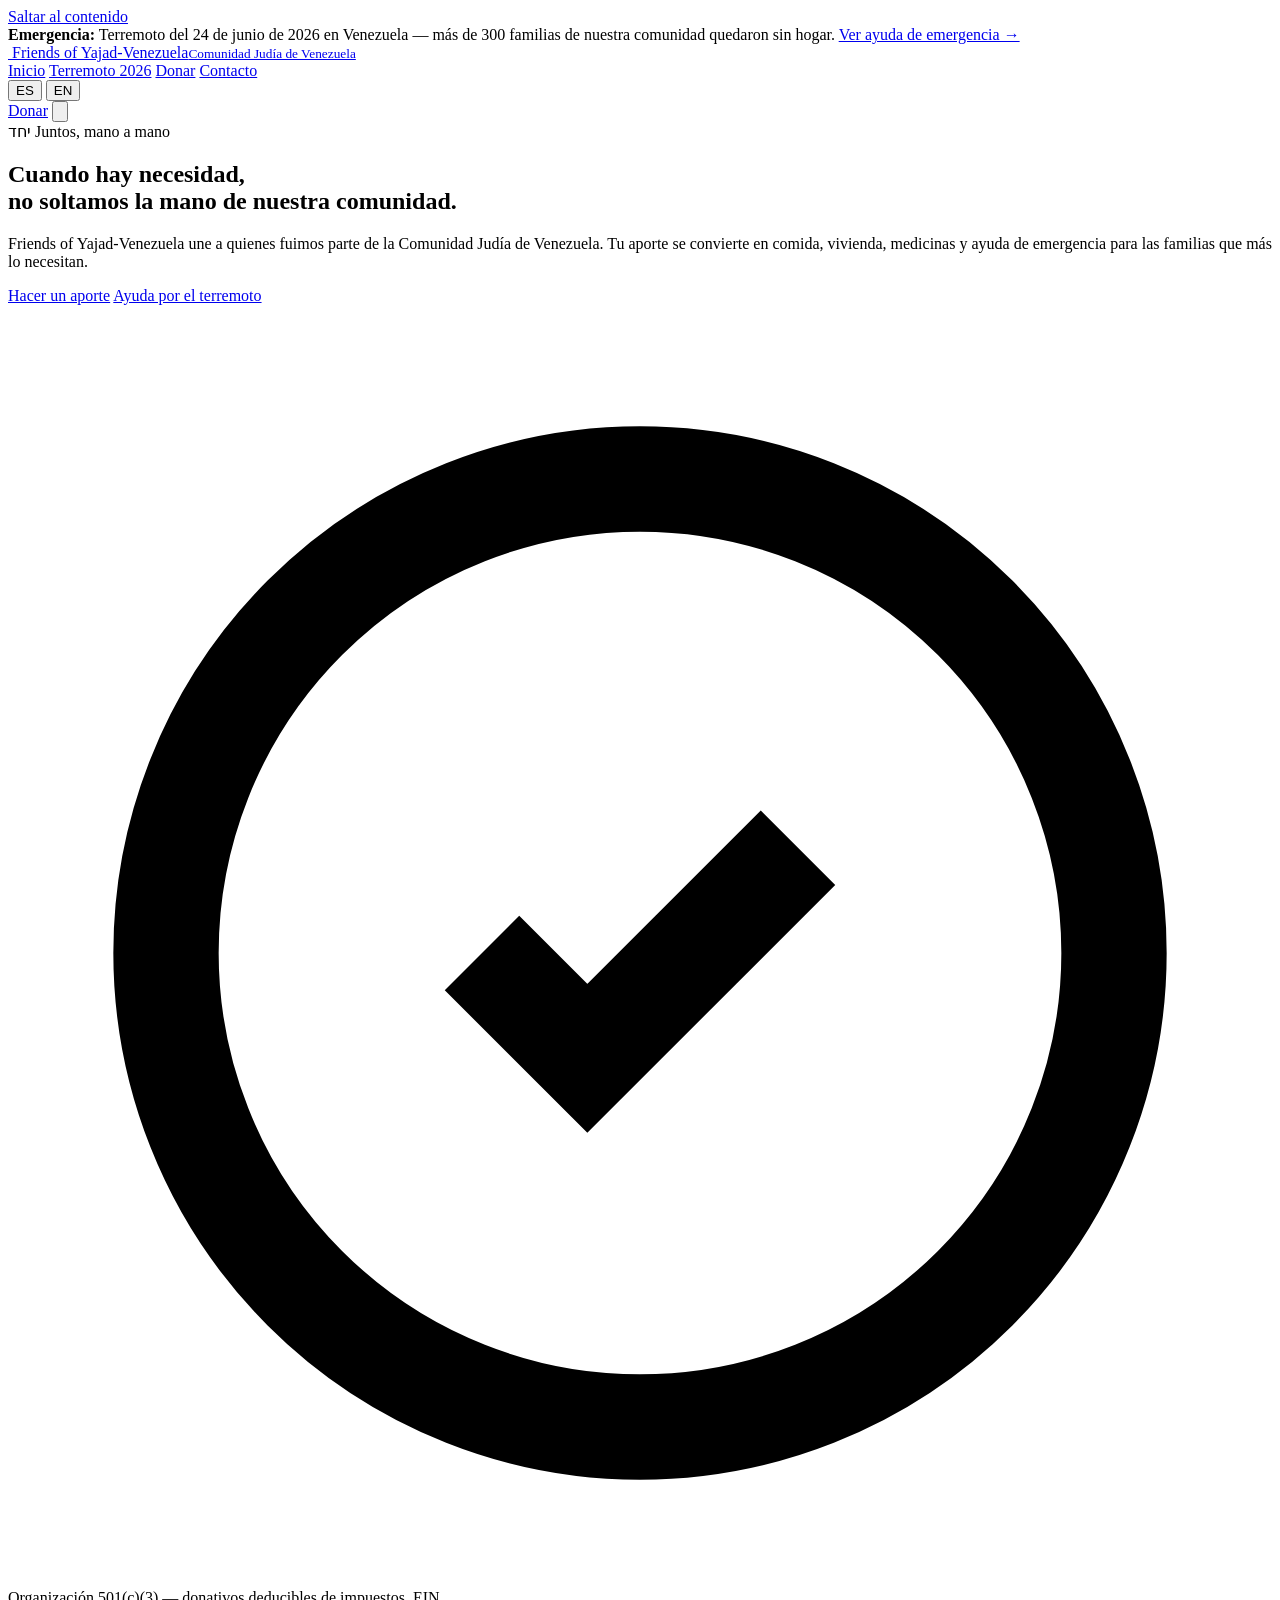
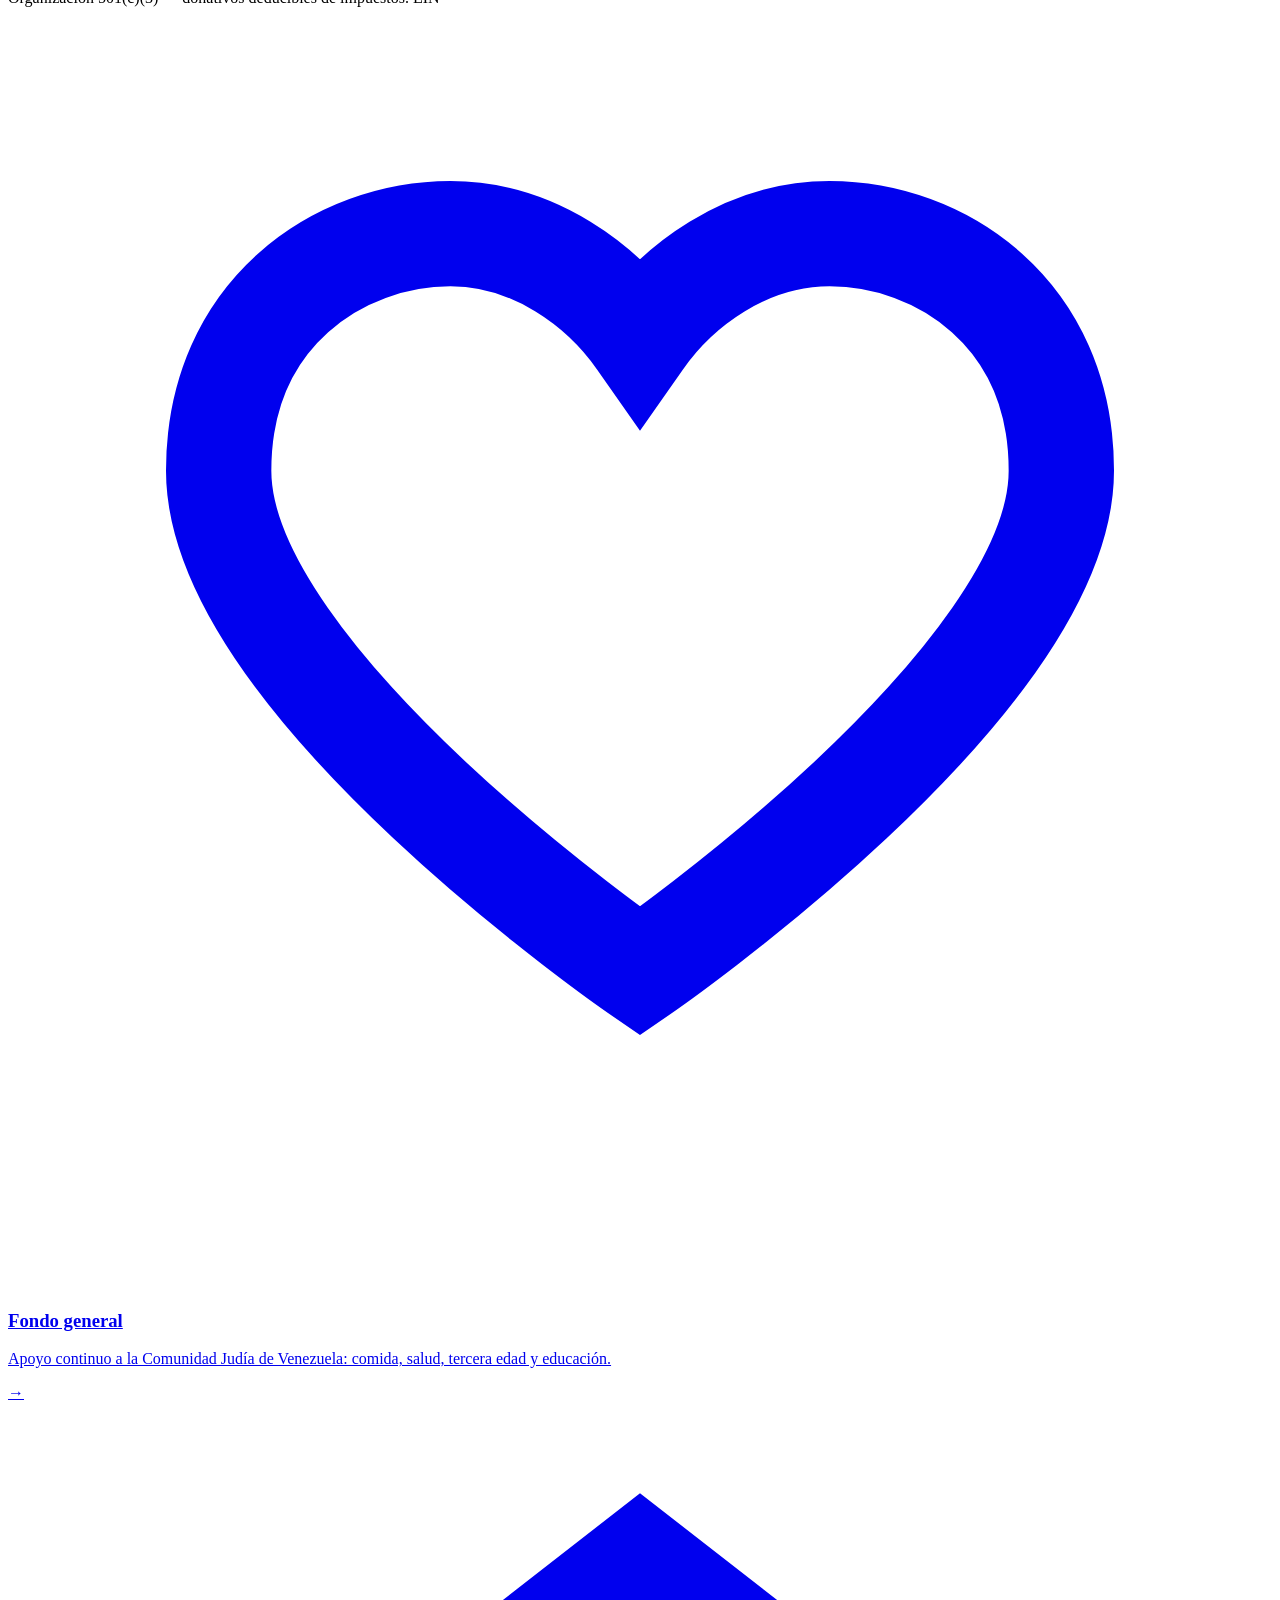
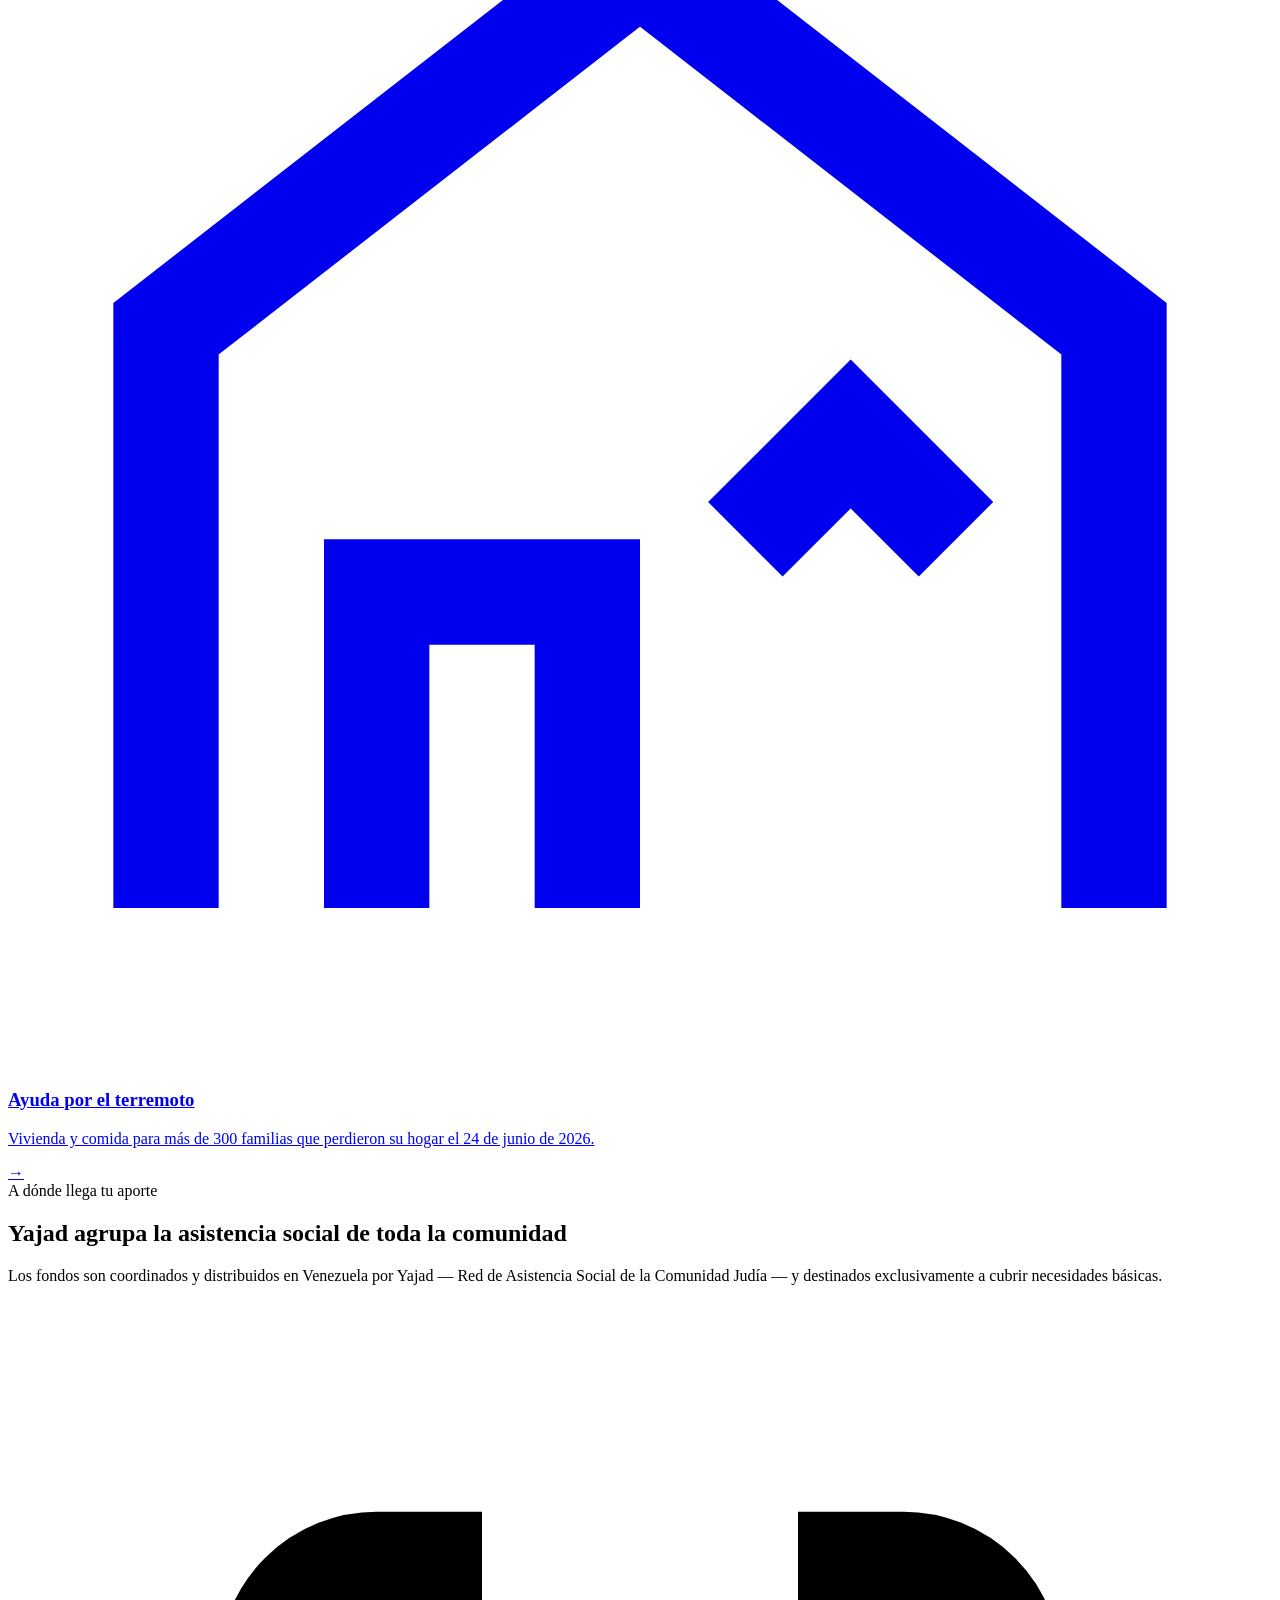
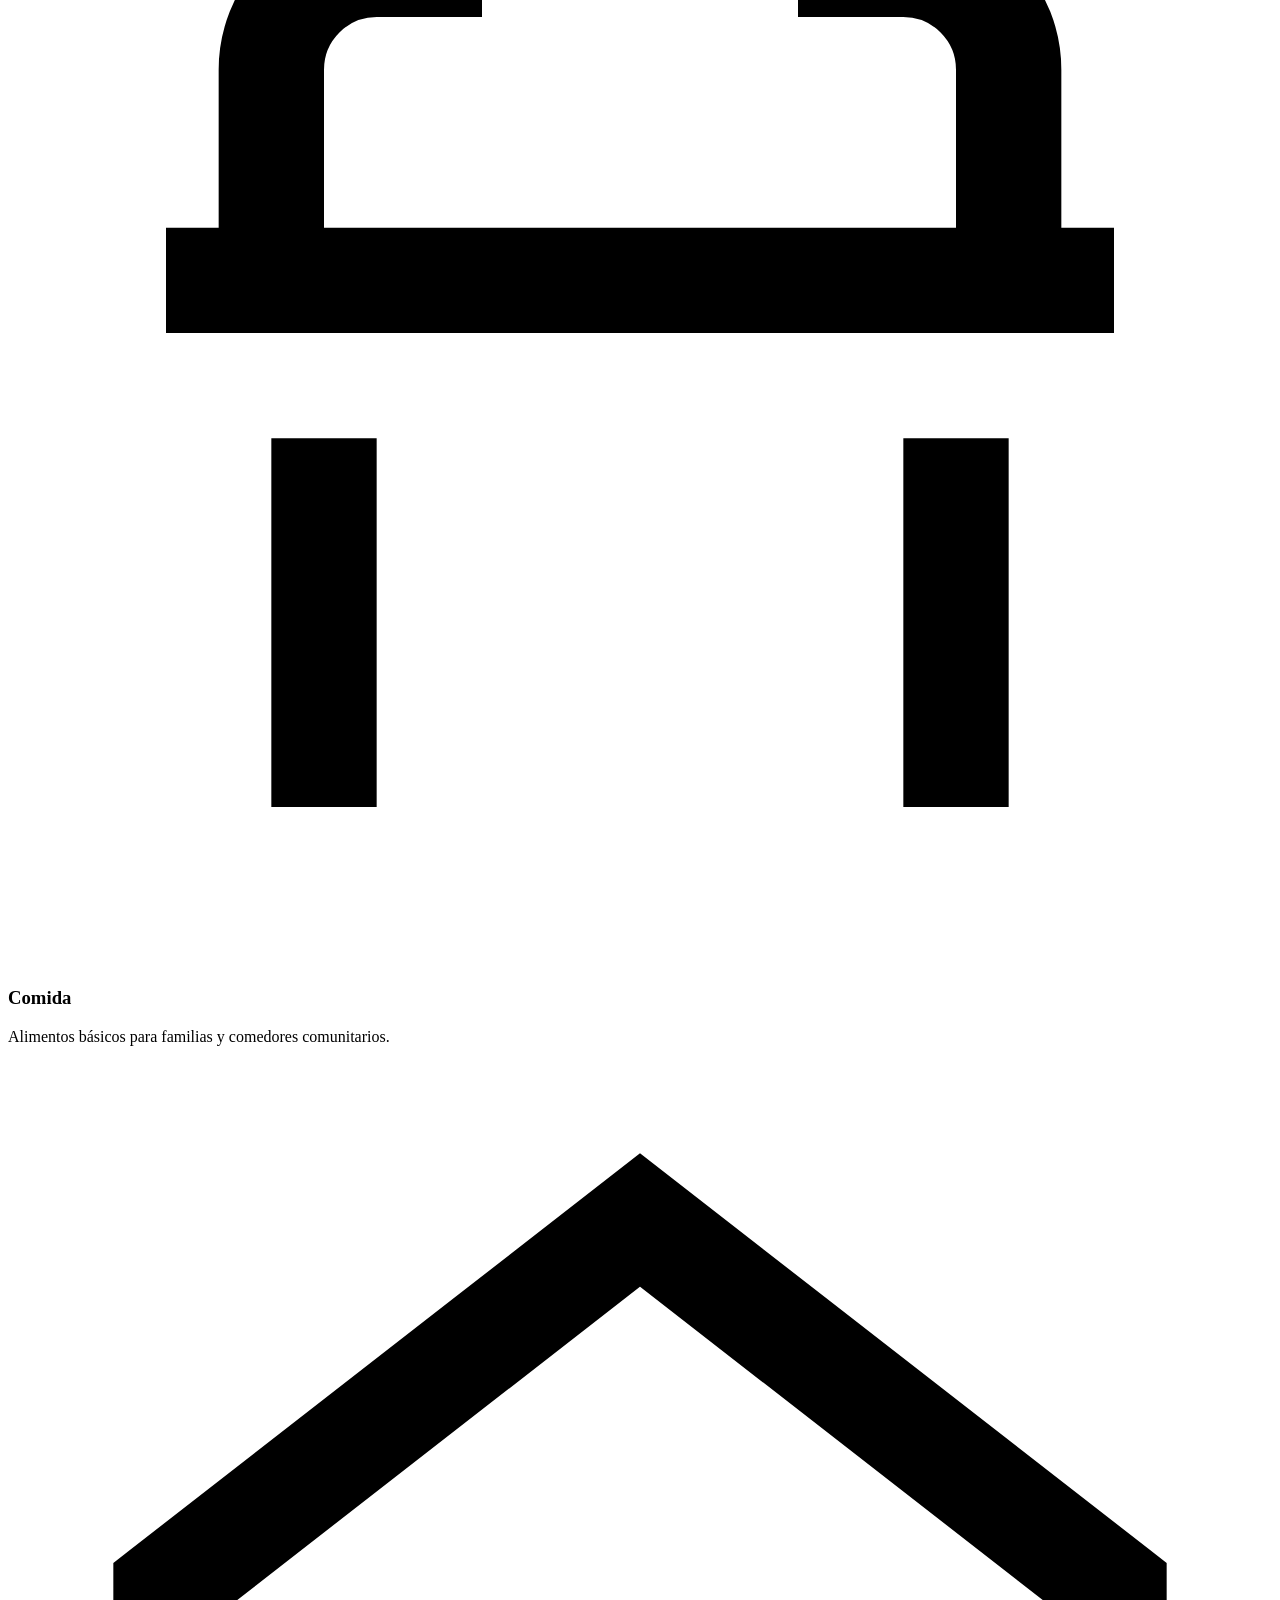
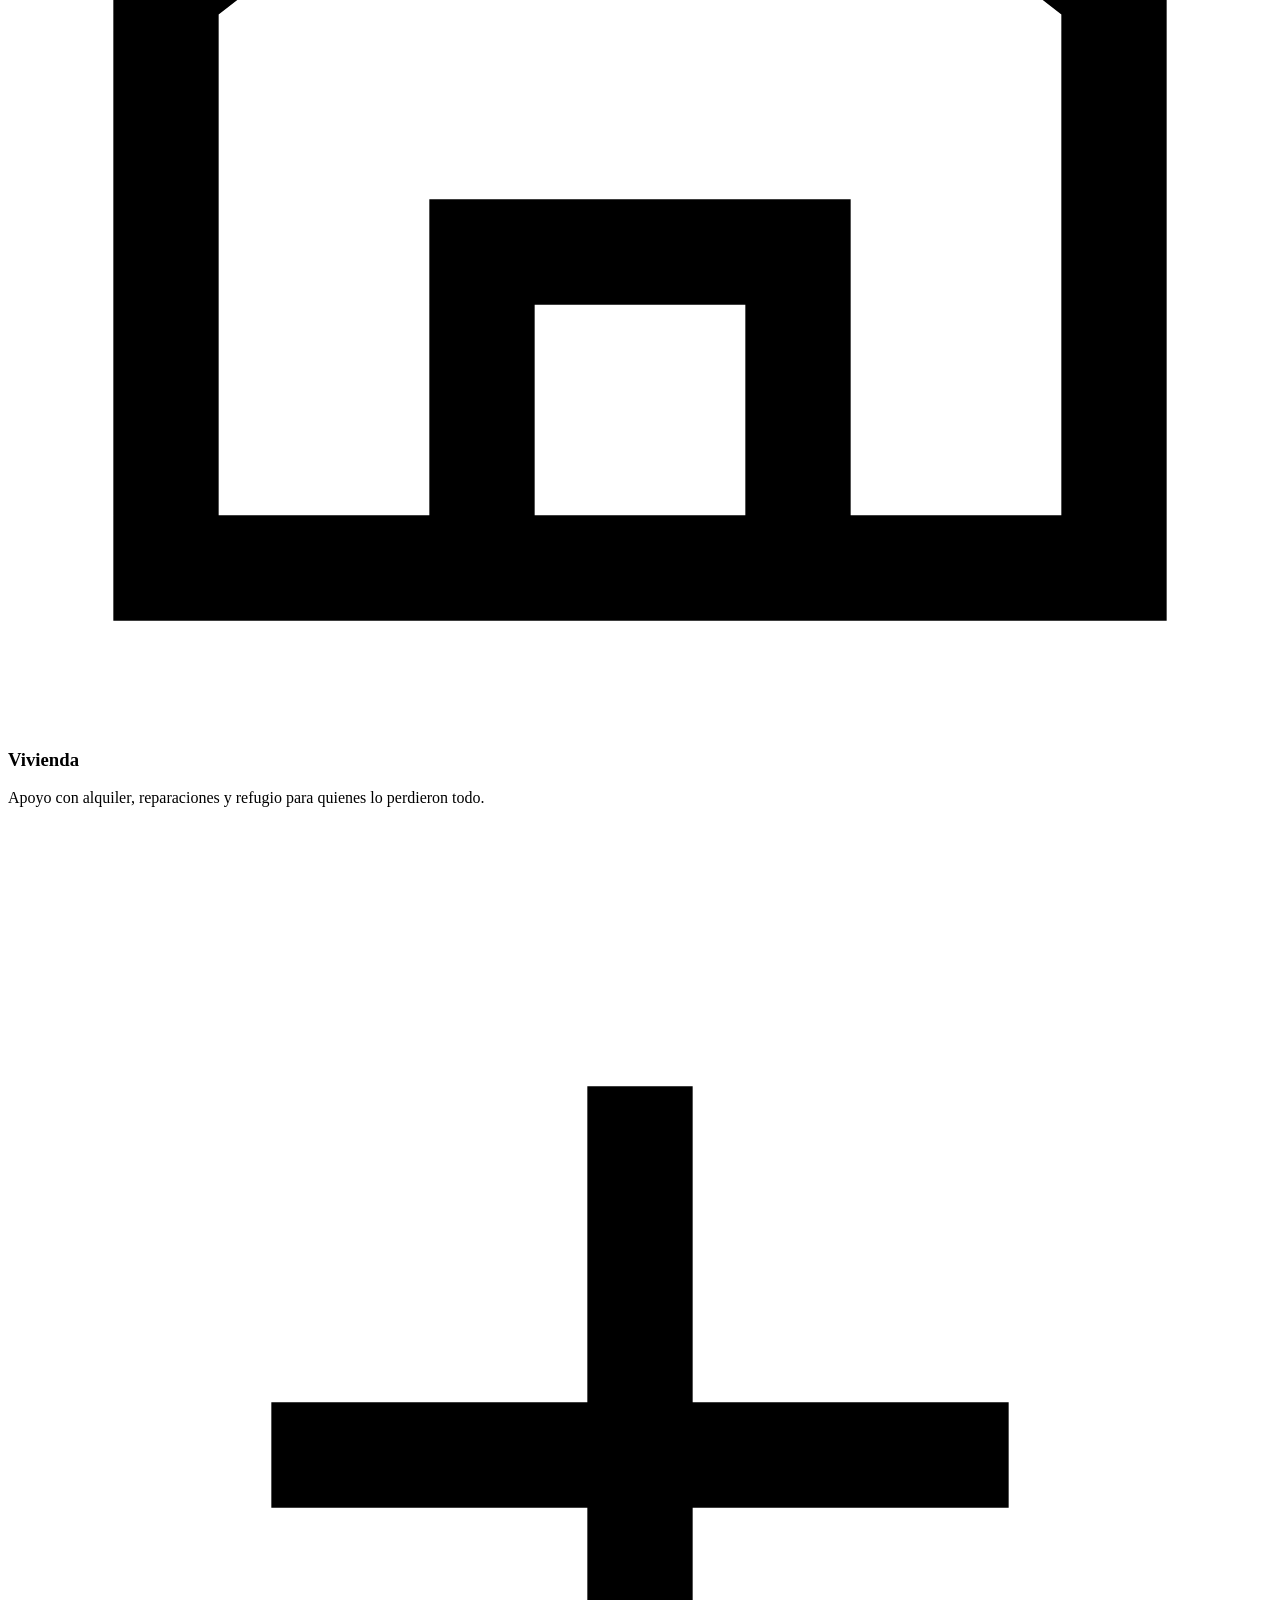
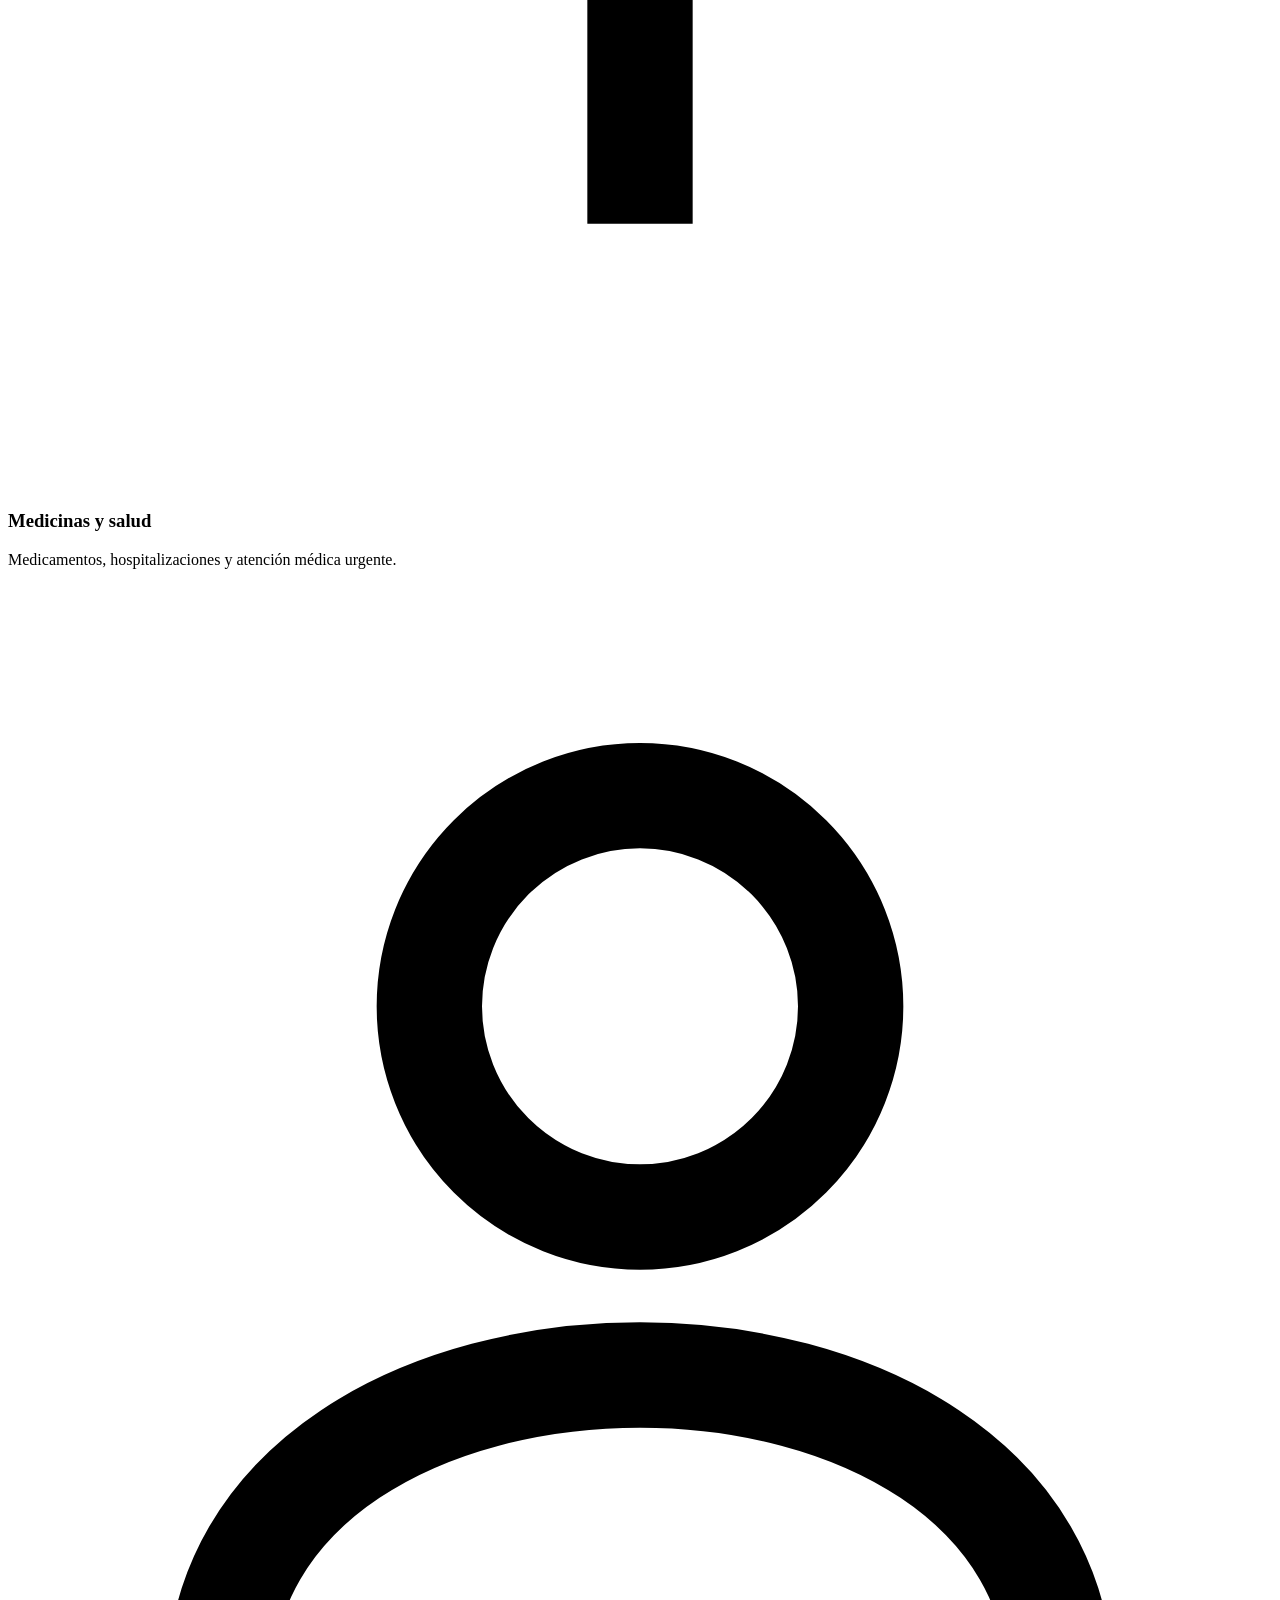
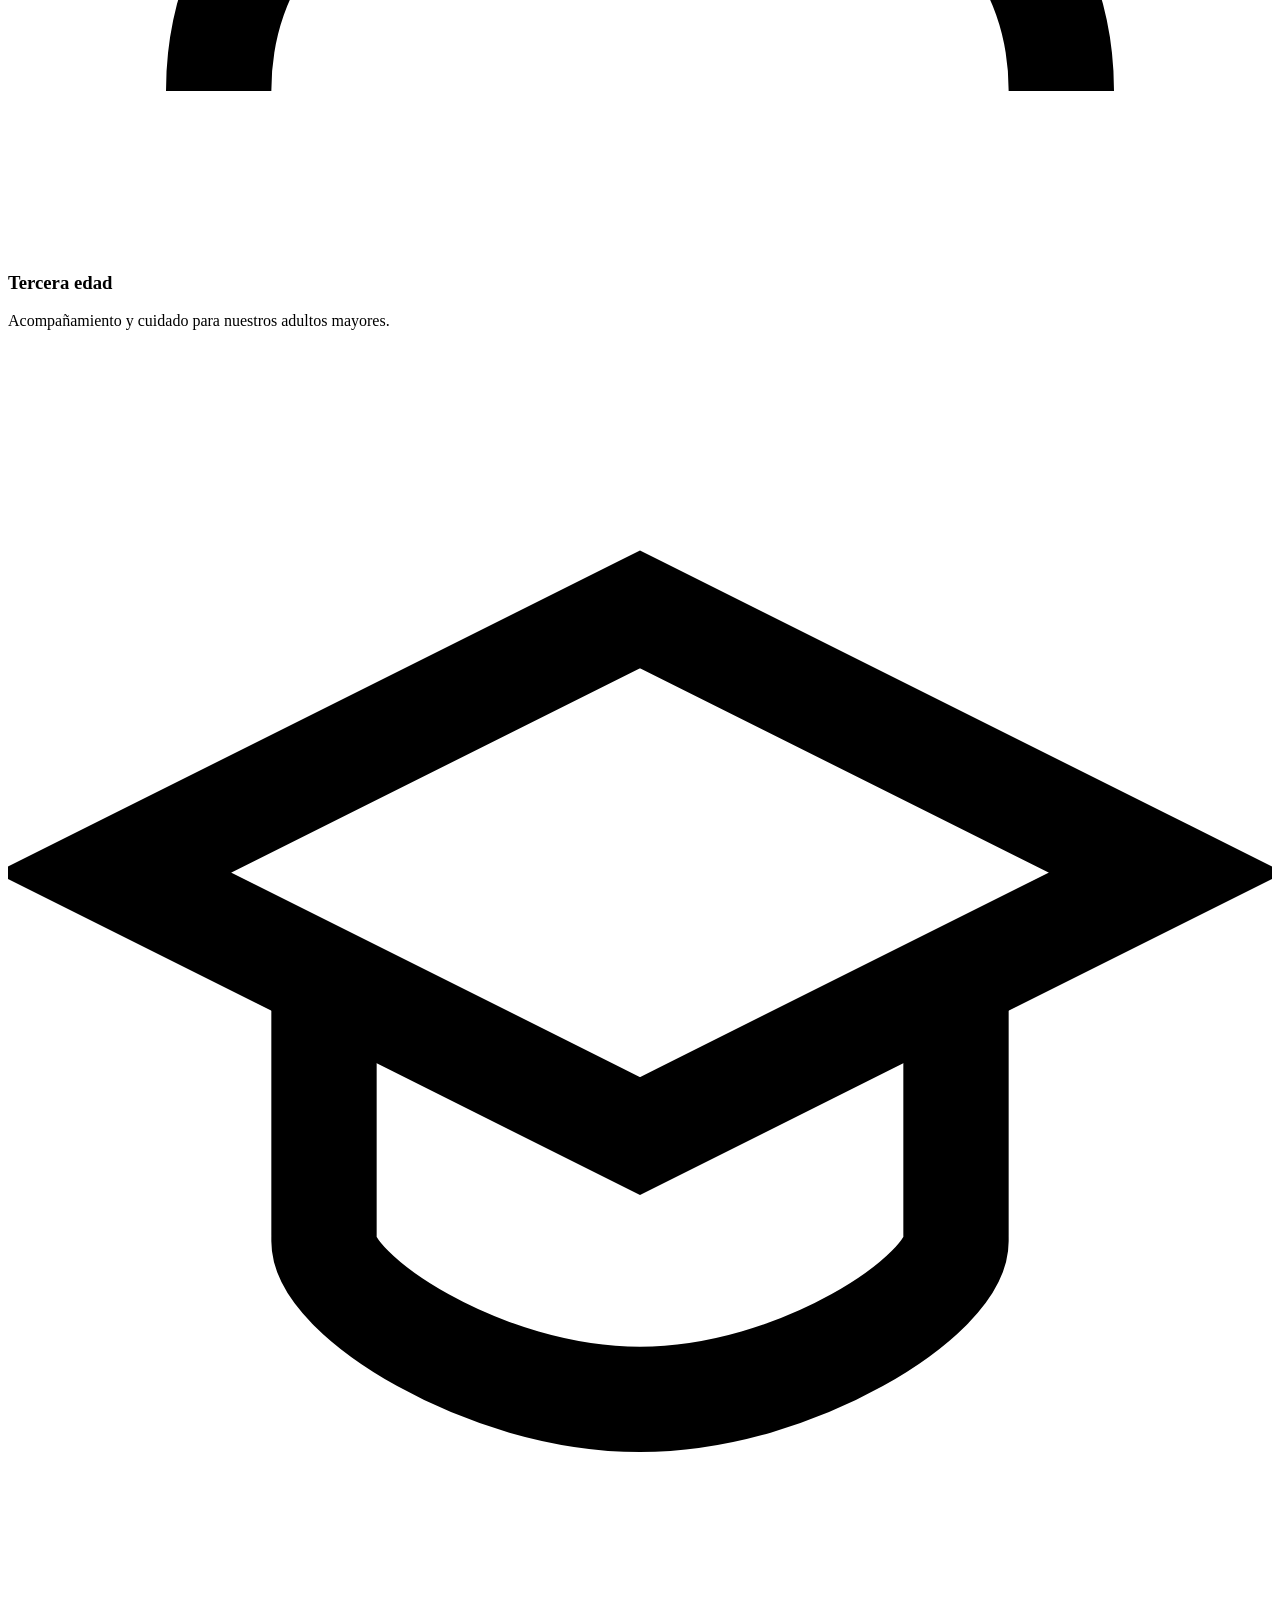
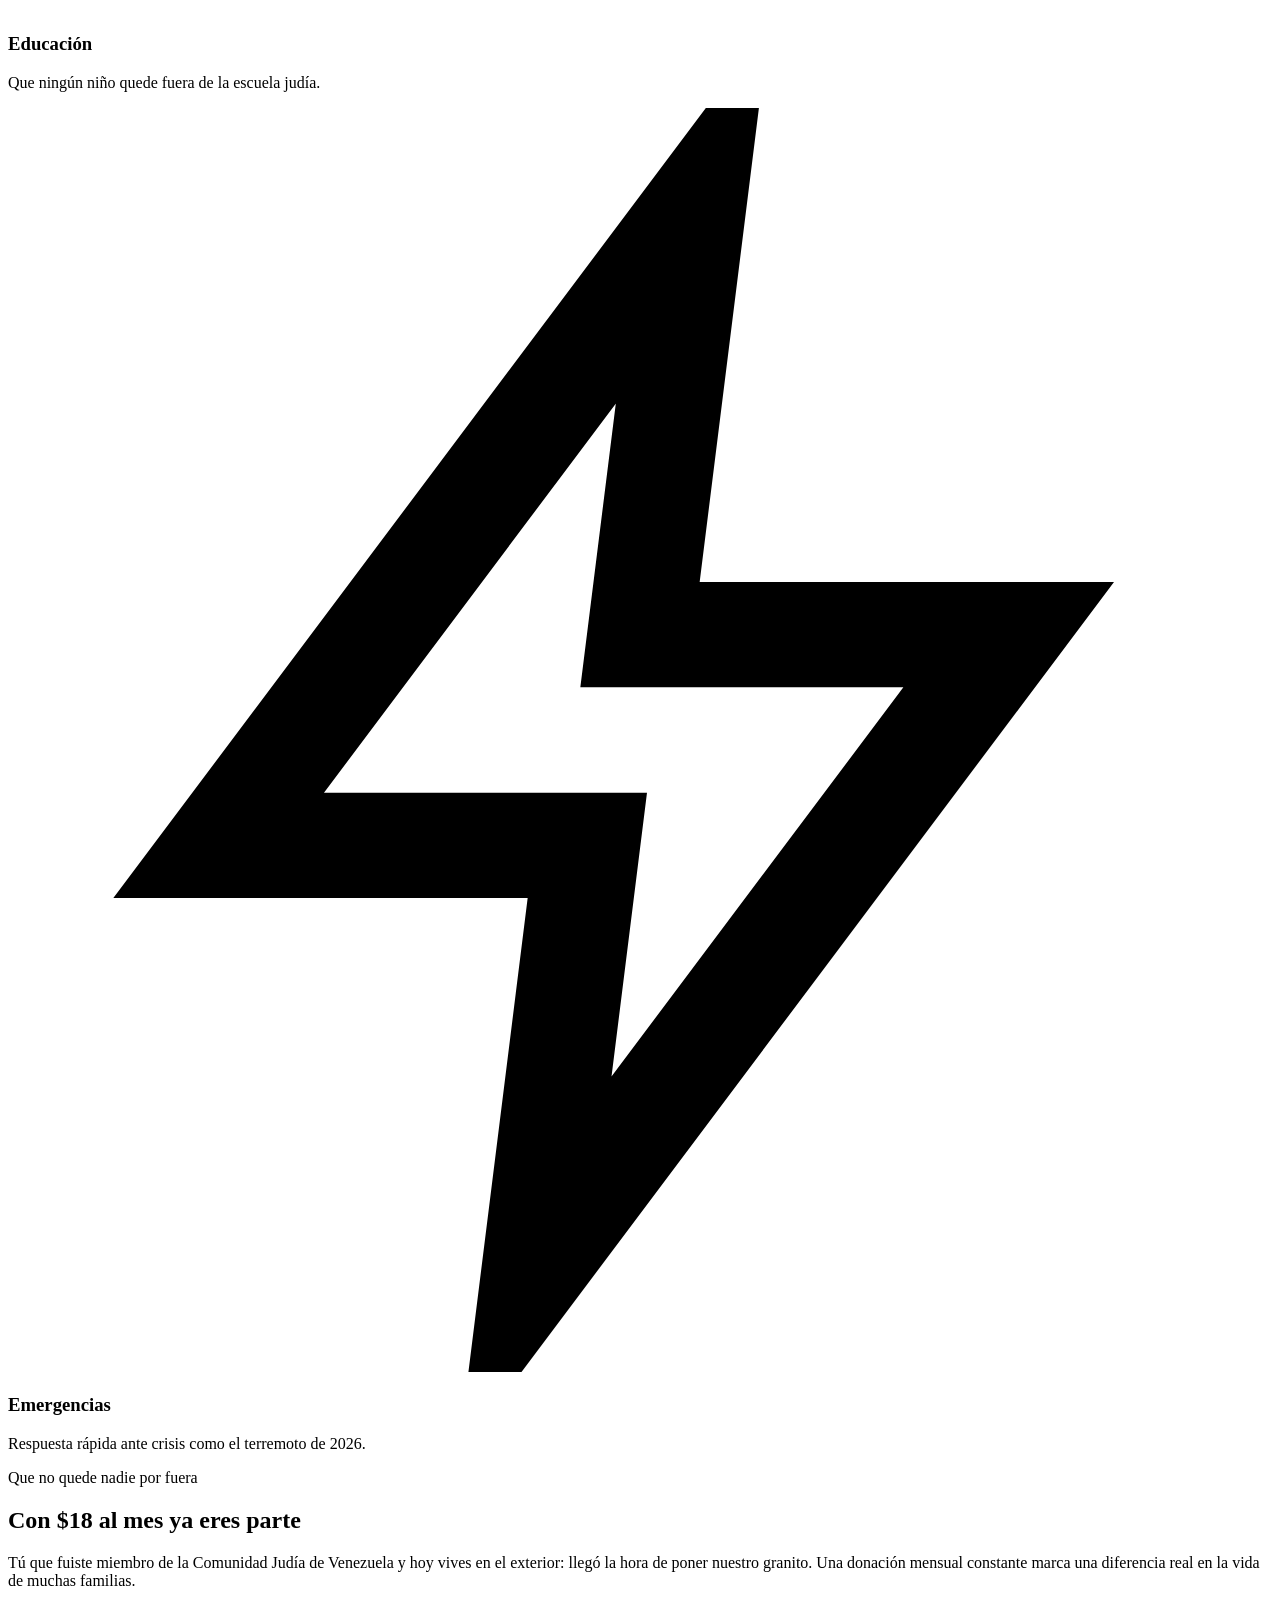
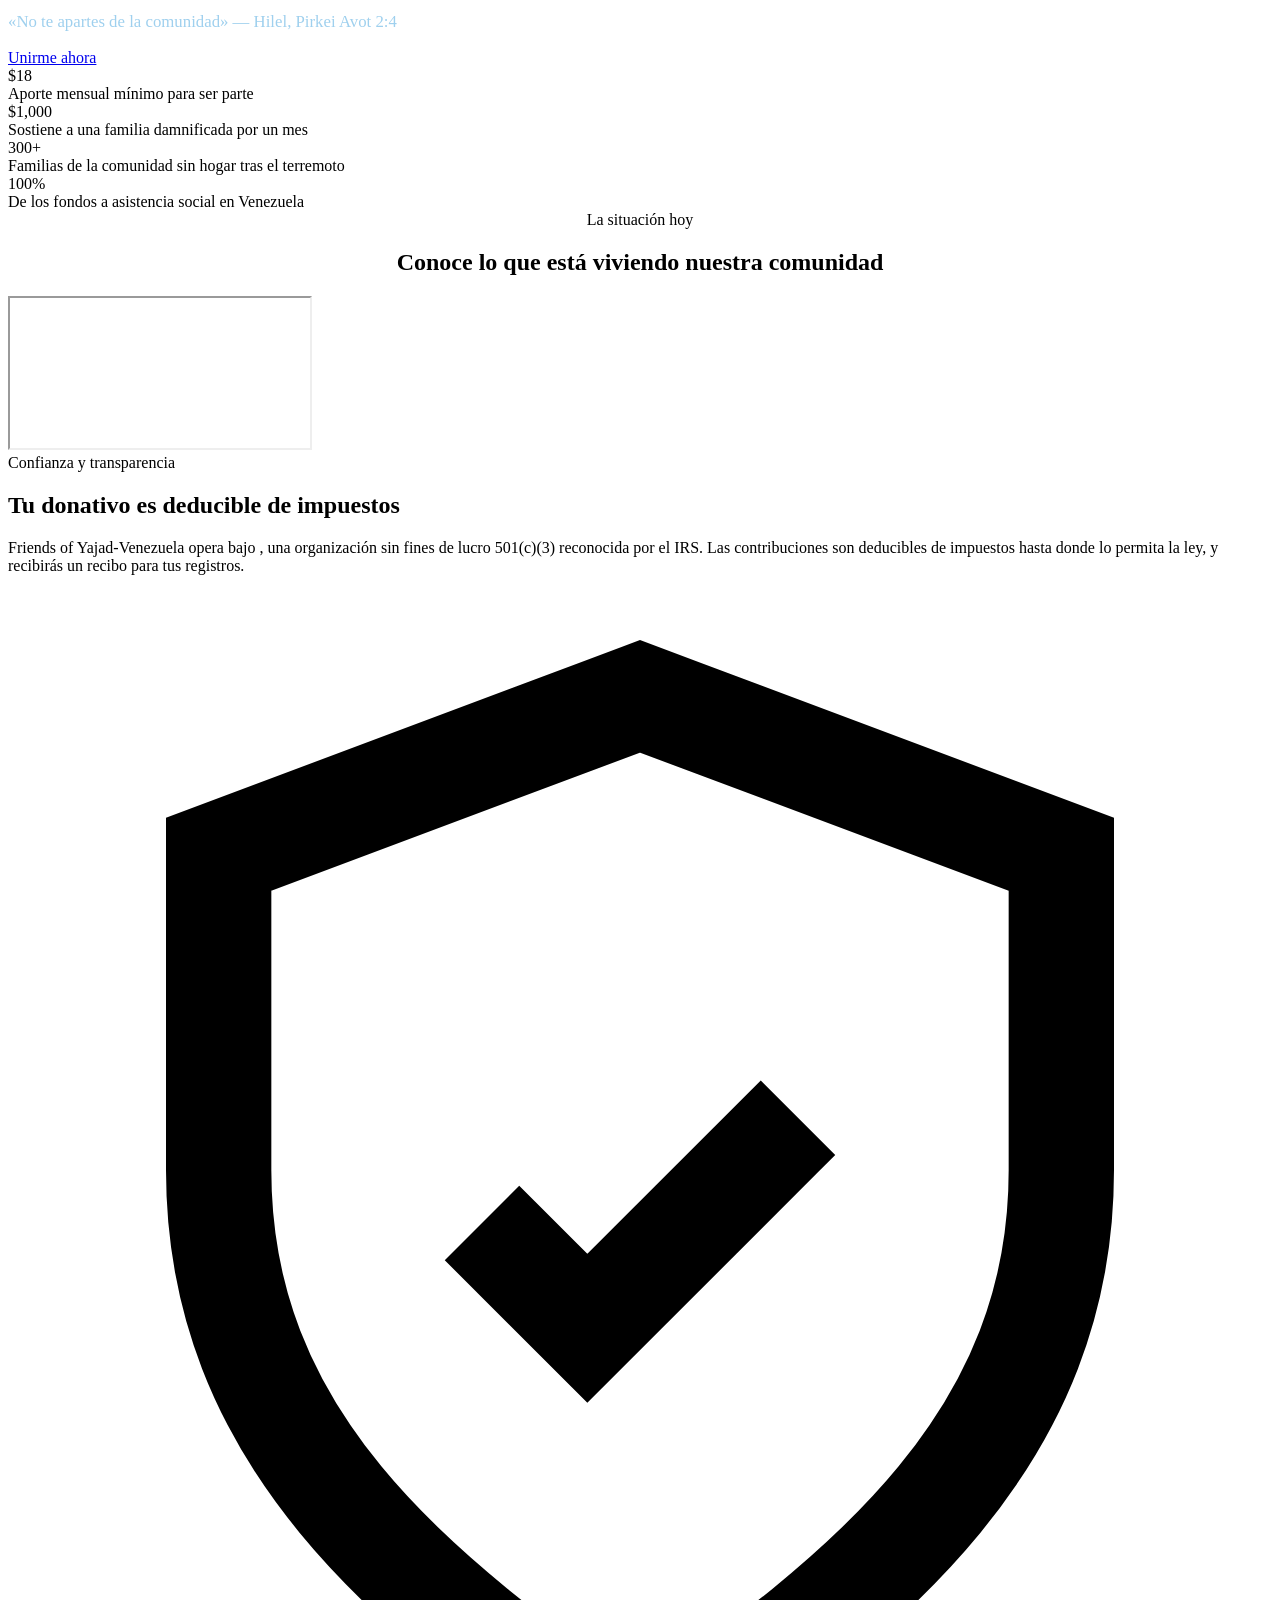
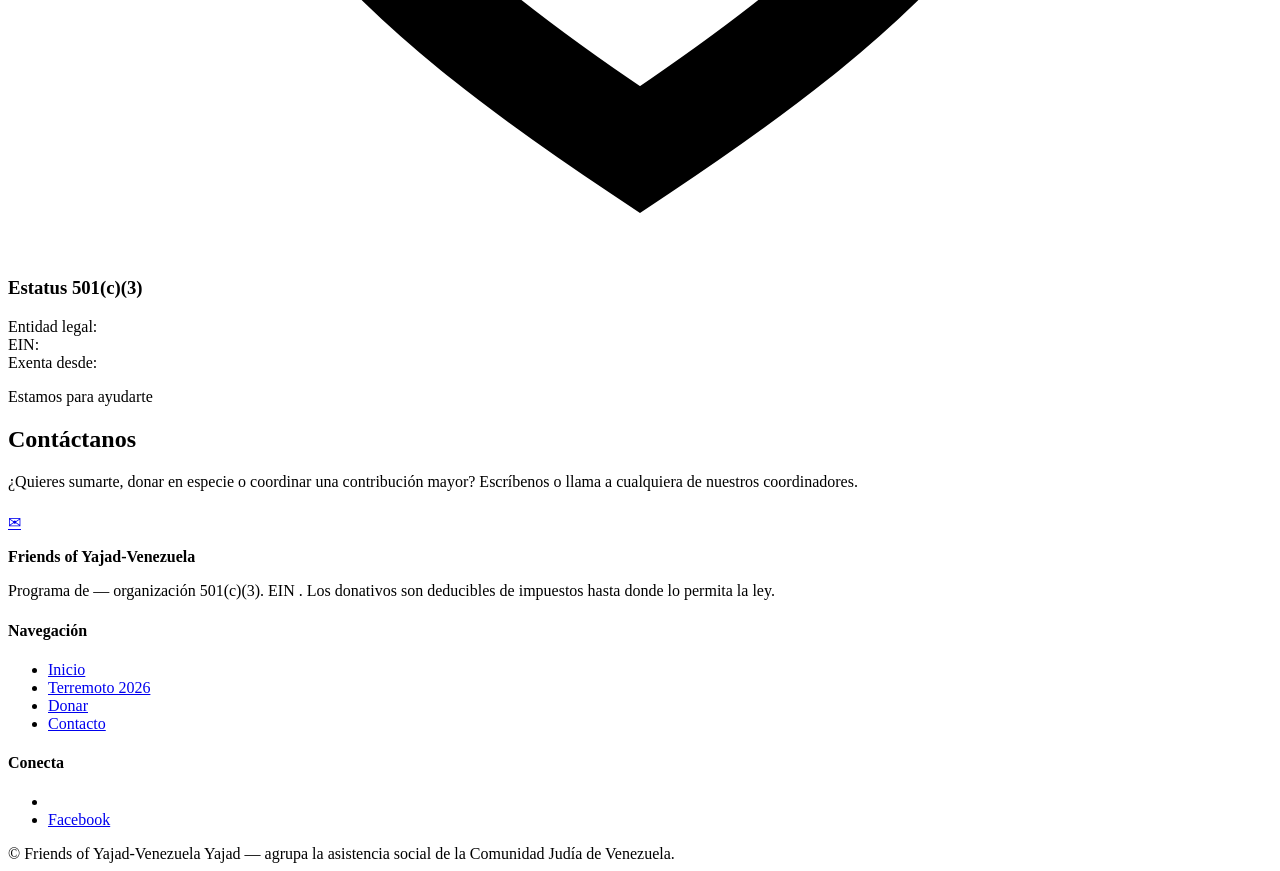
==== index.html @ 272a0254 "Create index.html" ====
<!DOCTYPE html>
<html lang="es">
<head>
<meta charset="UTF-8">
<meta name="viewport" content="width=device-width, initial-scale=1">
<title>Friends of Yajad-Venezuela — Apoyo a la Comunidad Judía de Venezuela</title>
<meta name="description" content="Friends of Yajad-Venezuela recauda fondos para la Comunidad Judía de Venezuela: comida, vivienda, medicinas y ayuda de emergencia tras el terremoto del 24 de junio de 2026. Donativos deducibles de impuestos.">
<link rel="icon" href="assets/img/emblem.svg" type="image/svg+xml">
<link rel="preconnect" href="https://fonts.googleapis.com">
<link rel="preconnect" href="https://fonts.gstatic.com" crossorigin>
<link href="https://fonts.googleapis.com/css2?family=Bricolage+Grotesque:opsz,wght@12..96,500;12..96,600;12..96,700&family=Frank+Ruhl+Libre:wght@500;700&family=Inter:wght@400;500;600;700&display=swap" rel="stylesheet">
<link rel="stylesheet" href="assets/css/styles.css">
</head>
<body>
<a class="skip" href="#main" data-i18n="skip">Saltar al contenido</a>

<!-- Emergency strip -->
<div class="alertbar">
  <div class="wrap alertbar__in">
    <span class="pulse" aria-hidden="true"></span>
    <span><strong data-i18n="alert.tag">Emergencia:</strong> <span data-i18n="alert.text">Terremoto del 24 de junio de 2026 en Venezuela — más de 300 familias de nuestra comunidad quedaron sin hogar.</span></span>
    <a class="alertbar__cta" href="earthquake.html" data-i18n="alert.cta">Ver ayuda de emergencia →</a>
  </div>
</div>

<!-- Header -->
<header class="site-header">
  <div class="wrap site-header__bar">
    <a class="brand" href="index.html" aria-label="Friends of Yajad-Venezuela">
      <img class="brand__emblem" src="assets/img/emblem.svg" alt="">
      <span class="brand__name">Friends of Yajad-Venezuela<small data-i18n="brand.sub">Comunidad Judía de Venezuela</small></span>
    </a>
    <nav class="nav" id="nav">
      <a href="index.html" aria-current="page" data-i18n="nav.home">Inicio</a>
      <a href="earthquake.html" data-i18n="nav.quake">Terremoto 2026</a>
      <a href="donate.html" data-i18n="nav.donate">Donar</a>
      <a href="#contacto" data-i18n="nav.contact">Contacto</a>
    </nav>
    <div class="lang desktop" role="group" aria-label="Idioma / Language">
      <button data-lang="es" aria-pressed="true">ES</button>
      <button data-lang="en" aria-pressed="false">EN</button>
    </div>
    <a class="btn" href="donate.html" data-i18n="nav.cta">Donar</a>
    <button class="menu-toggle" id="menuToggle" aria-label="Menú" aria-expanded="false">
      <svg viewBox="0 0 24 24" fill="none" stroke="currentColor" stroke-width="2"><path d="M3 6h18M3 12h18M3 18h18"/></svg>
    </button>
  </div>
</header>

<main id="main">

<!-- Hero -->
<section class="hero">
  <div class="wrap hero__in">
    <div>
      <span class="eyebrow"><span class="heb">יחד</span> <span data-i18n="hero.eyebrow">Juntos, mano a mano</span></span>
      <h1 data-i18n="hero.h1">Cuando hay necesidad,<br><span class="accent">no soltamos la mano</span> de nuestra comunidad.</h1>
      <p class="hero__lede" data-i18n="hero.lede">Friends of Yajad-Venezuela une a quienes fuimos parte de la Comunidad Judía de Venezuela. Tu aporte se convierte en comida, vivienda, medicinas y ayuda de emergencia para las familias que más lo necesitan.</p>
      <div class="hero__cta">
        <a class="btn btn--lg" href="donate.html" data-i18n="hero.cta1">Hacer un aporte</a>
        <a class="btn btn--ghost btn--lg" href="earthquake.html" data-i18n="hero.cta2">Ayuda por el terremoto</a>
      </div>
      <p class="trustline">
        <svg viewBox="0 0 24 24" fill="none" stroke="currentColor" stroke-width="2"><path d="M9 12l2 2 4-4"/><circle cx="12" cy="12" r="9"/></svg>
        <span data-i18n="hero.trust">Organización 501(c)(3) — donativos deducibles de impuestos. EIN <span class="ein-num"></span></span>
      </p>
    </div>

    <div class="paths">
      <a class="path-card" href="donate.html?fund=general">
        <span class="path-card__ic" aria-hidden="true">
          <svg viewBox="0 0 24 24" fill="none" stroke="currentColor" stroke-width="2"><path d="M20 8.5C20 5.5 17.7 4 15.6 4 14 4 12.7 5 12 6 11.3 5 10 4 8.4 4 6.3 4 4 5.5 4 8.5c0 4 8 9.5 8 9.5s8-5.5 8-9.5Z"/></svg>
        </span>
        <div>
          <h3 data-i18n="path.general.t">Fondo general</h3>
          <p data-i18n="path.general.d">Apoyo continuo a la Comunidad Judía de Venezuela: comida, salud, tercera edad y educación.</p>
        </div>
        <span class="path-card__go" aria-hidden="true">→</span>
      </a>
      <a class="path-card path-card--ember" href="donate.html?fund=earthquake">
        <span class="path-card__ic" aria-hidden="true">
          <svg viewBox="0 0 24 24" fill="none" stroke="currentColor" stroke-width="2"><path d="M3 21V10l9-7 9 7v11"/><path d="M7 21v-6h4v6"/><path d="M14 14l2-2 2 2"/></svg>
        </span>
        <div>
          <h3 data-i18n="path.quake.t">Ayuda por el terremoto</h3>
          <p data-i18n="path.quake.d">Vivienda y comida para más de 300 familias que perdieron su hogar el 24 de junio de 2026.</p>
        </div>
        <span class="path-card__go" aria-hidden="true">→</span>
      </a>
    </div>
  </div>
</section>

<!-- Where help goes -->
<section class="section">
  <div class="wrap">
    <div class="section__head reveal">
      <span class="eyebrow" data-i18n="help.eyebrow">A dónde llega tu aporte</span>
      <h2 data-i18n="help.h2">Yajad agrupa la asistencia social de toda la comunidad</h2>
      <p data-i18n="help.p">Los fondos son coordinados y distribuidos en Venezuela por Yajad — Red de Asistencia Social de la Comunidad Judía — y destinados exclusivamente a cubrir necesidades básicas.</p>
    </div>
    <div class="cards">
      <div class="card reveal"><div class="ic"><svg viewBox="0 0 24 24" fill="none" stroke="currentColor" stroke-width="2"><path d="M3 11h18M5 11V7a2 2 0 0 1 2-2h2M19 11V7a2 2 0 0 0-2-2h-2M6 21v-7M18 21v-7"/></svg></div><h3 data-i18n="help.food.t">Comida</h3><p data-i18n="help.food.d">Alimentos básicos para familias y comedores comunitarios.</p></div>
      <div class="card reveal"><div class="ic"><svg viewBox="0 0 24 24" fill="none" stroke="currentColor" stroke-width="2"><path d="M3 21V10l9-7 9 7v11H3Z"/><path d="M9 21v-6h6v6"/></svg></div><h3 data-i18n="help.home.t">Vivienda</h3><p data-i18n="help.home.d">Apoyo con alquiler, reparaciones y refugio para quienes lo perdieron todo.</p></div>
      <div class="card reveal"><div class="ic"><svg viewBox="0 0 24 24" fill="none" stroke="currentColor" stroke-width="2"><path d="M12 5v14M5 12h14"/></svg></div><h3 data-i18n="help.med.t">Medicinas y salud</h3><p data-i18n="help.med.d">Medicamentos, hospitalizaciones y atención médica urgente.</p></div>
      <div class="card reveal"><div class="ic"><svg viewBox="0 0 24 24" fill="none" stroke="currentColor" stroke-width="2"><circle cx="12" cy="8" r="4"/><path d="M4 21c0-4 4-6 8-6s8 2 8 6"/></svg></div><h3 data-i18n="help.elder.t">Tercera edad</h3><p data-i18n="help.elder.d">Acompañamiento y cuidado para nuestros adultos mayores.</p></div>
      <div class="card reveal"><div class="ic"><svg viewBox="0 0 24 24" fill="none" stroke="currentColor" stroke-width="2"><path d="M22 10 12 5 2 10l10 5 10-5Z"/><path d="M6 12v5c0 1 3 3 6 3s6-2 6-3v-5"/></svg></div><h3 data-i18n="help.edu.t">Educación</h3><p data-i18n="help.edu.d">Que ningún niño quede fuera de la escuela judía.</p></div>
      <div class="card reveal"><div class="ic"><svg viewBox="0 0 24 24" fill="none" stroke="currentColor" stroke-width="2"><path d="M13 2 4 14h7l-1 8 9-12h-7l1-8Z"/></svg></div><h3 data-i18n="help.emerg.t">Emergencias</h3><p data-i18n="help.emerg.d">Respuesta rápida ante crisis como el terremoto de 2026.</p></div>
    </div>
  </div>
</section>

<!-- Membership / impact -->
<section class="section section--navy">
  <div class="wrap">
    <div class="split">
      <div class="reveal">
        <span class="eyebrow" data-i18n="join.eyebrow">Que no quede nadie por fuera</span>
        <h2 data-i18n="join.h2">Con $18 al mes ya eres parte</h2>
        <p data-i18n="join.p">Tú que fuiste miembro de la Comunidad Judía de Venezuela y hoy vives en el exterior: llegó la hora de poner nuestro granito. Una donación mensual constante marca una diferencia real en la vida de muchas familias.</p>
        <p style="font-family:var(--hebrew);color:#9FD0EE;font-size:1.05rem;margin-top:1.4rem" data-i18n="join.quote">«No te apartes de la comunidad» — Hilel, Pirkei Avot 2:4</p>
        <a class="btn btn--lg" href="donate.html" style="margin-top:1rem" data-i18n="join.cta">Unirme ahora</a>
      </div>
      <div class="reveal">
        <div class="stats">
          <div class="stat"><div class="stat__n">$18</div><div class="stat__l" data-i18n="join.s1">Aporte mensual mínimo para ser parte</div></div>
          <div class="stat"><div class="stat__n">$1,000</div><div class="stat__l" data-i18n="join.s2">Sostiene a una familia damnificada por un mes</div></div>
          <div class="stat"><div class="stat__n">300+</div><div class="stat__l" data-i18n="join.s3">Familias de la comunidad sin hogar tras el terremoto</div></div>
          <div class="stat"><div class="stat__n">100%</div><div class="stat__l" data-i18n="join.s4">De los fondos a asistencia social en Venezuela</div></div>
        </div>
      </div>
    </div>
  </div>
</section>

<!-- Video -->
<section class="section section--sand">
  <div class="wrap">
    <div class="section__head reveal" style="margin-inline:auto;text-align:center">
      <span class="eyebrow" data-i18n="video.eyebrow">La situación hoy</span>
      <h2 data-i18n="video.h2">Conoce lo que está viviendo nuestra comunidad</h2>
    </div>
    <div class="video-frame reveal">
      <iframe id="reliefVideo" loading="lazy"
        src="https://www.youtube-nocookie.com/embed/kT6v2obhS1E"
        title="Friends of Yajad-Venezuela — la situación actual"
        allow="accelerometer; autoplay; clipboard-write; encrypted-media; gyroscope; picture-in-picture"
        allowfullscreen referrerpolicy="strict-origin-when-cross-origin"></iframe>
    </div>
  </div>
</section>

<!-- Tax / trust -->
<section class="section" id="transparencia">
  <div class="wrap">
    <div class="split">
      <div class="reveal">
        <span class="eyebrow" data-i18n="tax.eyebrow">Confianza y transparencia</span>
        <h2 data-i18n="tax.h2">Tu donativo es deducible de impuestos</h2>
        <p data-i18n="tax.p">Friends of Yajad-Venezuela opera bajo <strong class="org-legal"></strong>, una organización sin fines de lucro 501(c)(3) reconocida por el IRS. Las contribuciones son deducibles de impuestos hasta donde lo permita la ley, y recibirás un recibo para tus registros.</p>
      </div>
      <div class="taxbadge reveal">
        <svg viewBox="0 0 24 24" fill="none" stroke="currentColor" stroke-width="2"><path d="M12 2 4 5v6c0 5 3.5 8 8 11 4.5-3 8-6 8-11V5l-8-3Z"/><path d="M9 12l2 2 4-4"/></svg>
        <div>
          <h3 data-i18n="tax.badge.t">Estatus 501(c)(3)</h3>
          <p>
            <span data-i18n="tax.badge.org">Entidad legal:</span> <span class="org-legal"></span><br>
            <span data-i18n="tax.badge.ein">EIN:</span> <span class="ein-num ein"></span><br>
            <span data-i18n="tax.badge.since">Exenta desde:</span> <span class="org-since"></span>
          </p>
        </div>
      </div>
    </div>
  </div>
</section>

<!-- Contact -->
<section class="section section--sand" id="contacto">
  <div class="wrap">
    <div class="section__head reveal">
      <span class="eyebrow" data-i18n="contact.eyebrow">Estamos para ayudarte</span>
      <h2 data-i18n="contact.h2">Contáctanos</h2>
      <p data-i18n="contact.p">¿Quieres sumarte, donar en especie o coordinar una contribución mayor? Escríbenos o llama a cualquiera de nuestros coordinadores.</p>
    </div>
    <div class="people" id="peopleList"></div>
    <p style="margin-top:1.4rem">
      <a class="btn btn--ghost" id="emailLink" href="#">✉ <span class="org-email"></span></a>
    </p>
  </div>
</section>

</main>

<!-- Footer -->
<footer class="site-footer">
  <div class="wrap">
    <div class="footer__grid">
      <div>
        <div class="footer__brand"><img class="brand__emblem" src="assets/img/emblem.svg" alt=""><b>Friends of Yajad-Venezuela</b></div>
        <p class="footer__tax" data-i18n="footer.tax">Programa de <span class="org-legal"></span> — organización 501(c)(3). EIN <span class="ein-num"></span>. Los donativos son deducibles de impuestos hasta donde lo permita la ley. <span class="org-addr"></span></p>
      </div>
      <div>
        <h4 data-i18n="footer.nav">Navegación</h4>
        <ul>
          <li><a href="index.html" data-i18n="nav.home">Inicio</a></li>
          <li><a href="earthquake.html" data-i18n="nav.quake">Terremoto 2026</a></li>
          <li><a href="donate.html" data-i18n="nav.donate">Donar</a></li>
          <li><a href="#contacto" data-i18n="nav.contact">Contacto</a></li>
        </ul>
      </div>
      <div>
        <h4 data-i18n="footer.connect">Conecta</h4>
        <ul>
          <li><a class="org-email" href="#"></a></li>
          <li><a class="org-fb" href="#" target="_blank" rel="noopener">Facebook</a></li>
        </ul>
      </div>
    </div>
    <div class="footer__bottom">
      <span>© <span id="year"></span> Friends of Yajad-Venezuela</span>
      <span data-i18n="footer.tagline">Yajad — agrupa la asistencia social de la Comunidad Judía de Venezuela.</span>
    </div>
  </div>
</footer>

<script src="assets/js/config.js"></script>
<script src="assets/js/app.js"></script>
</body>
</html>
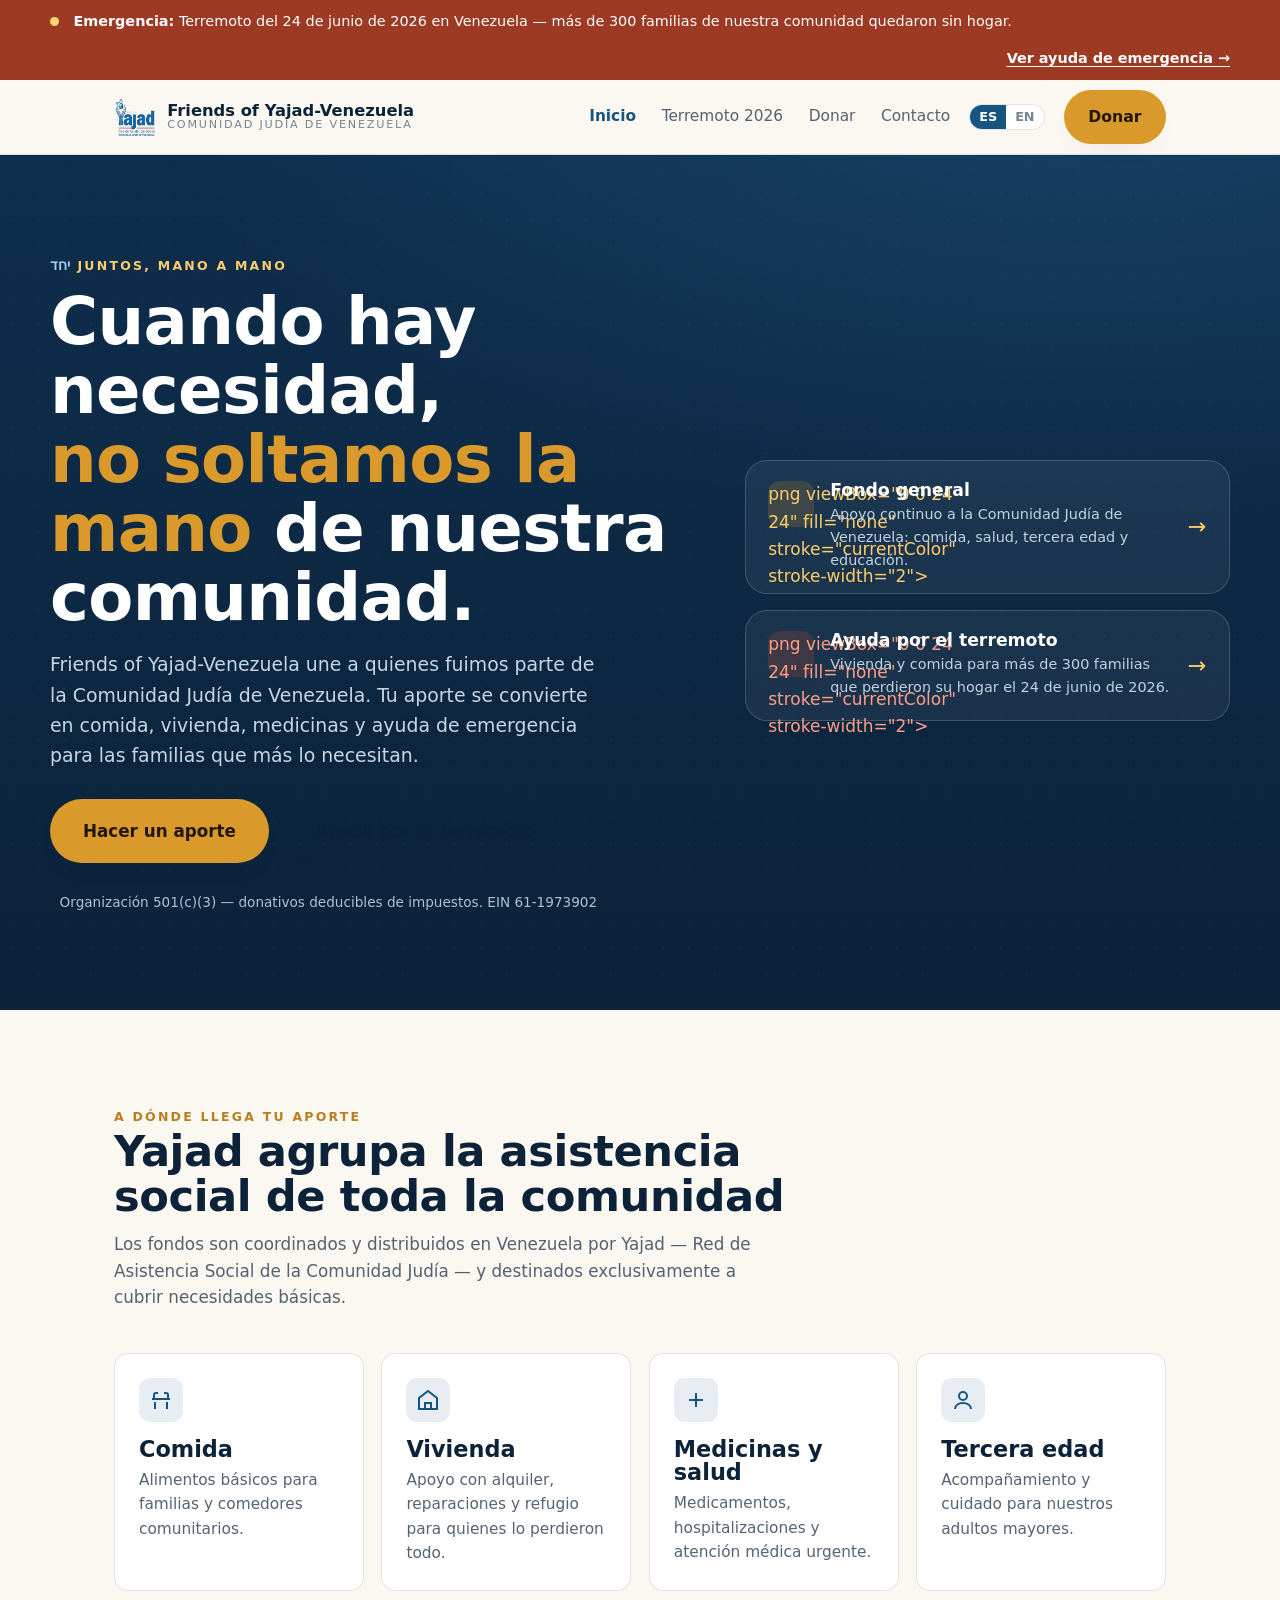
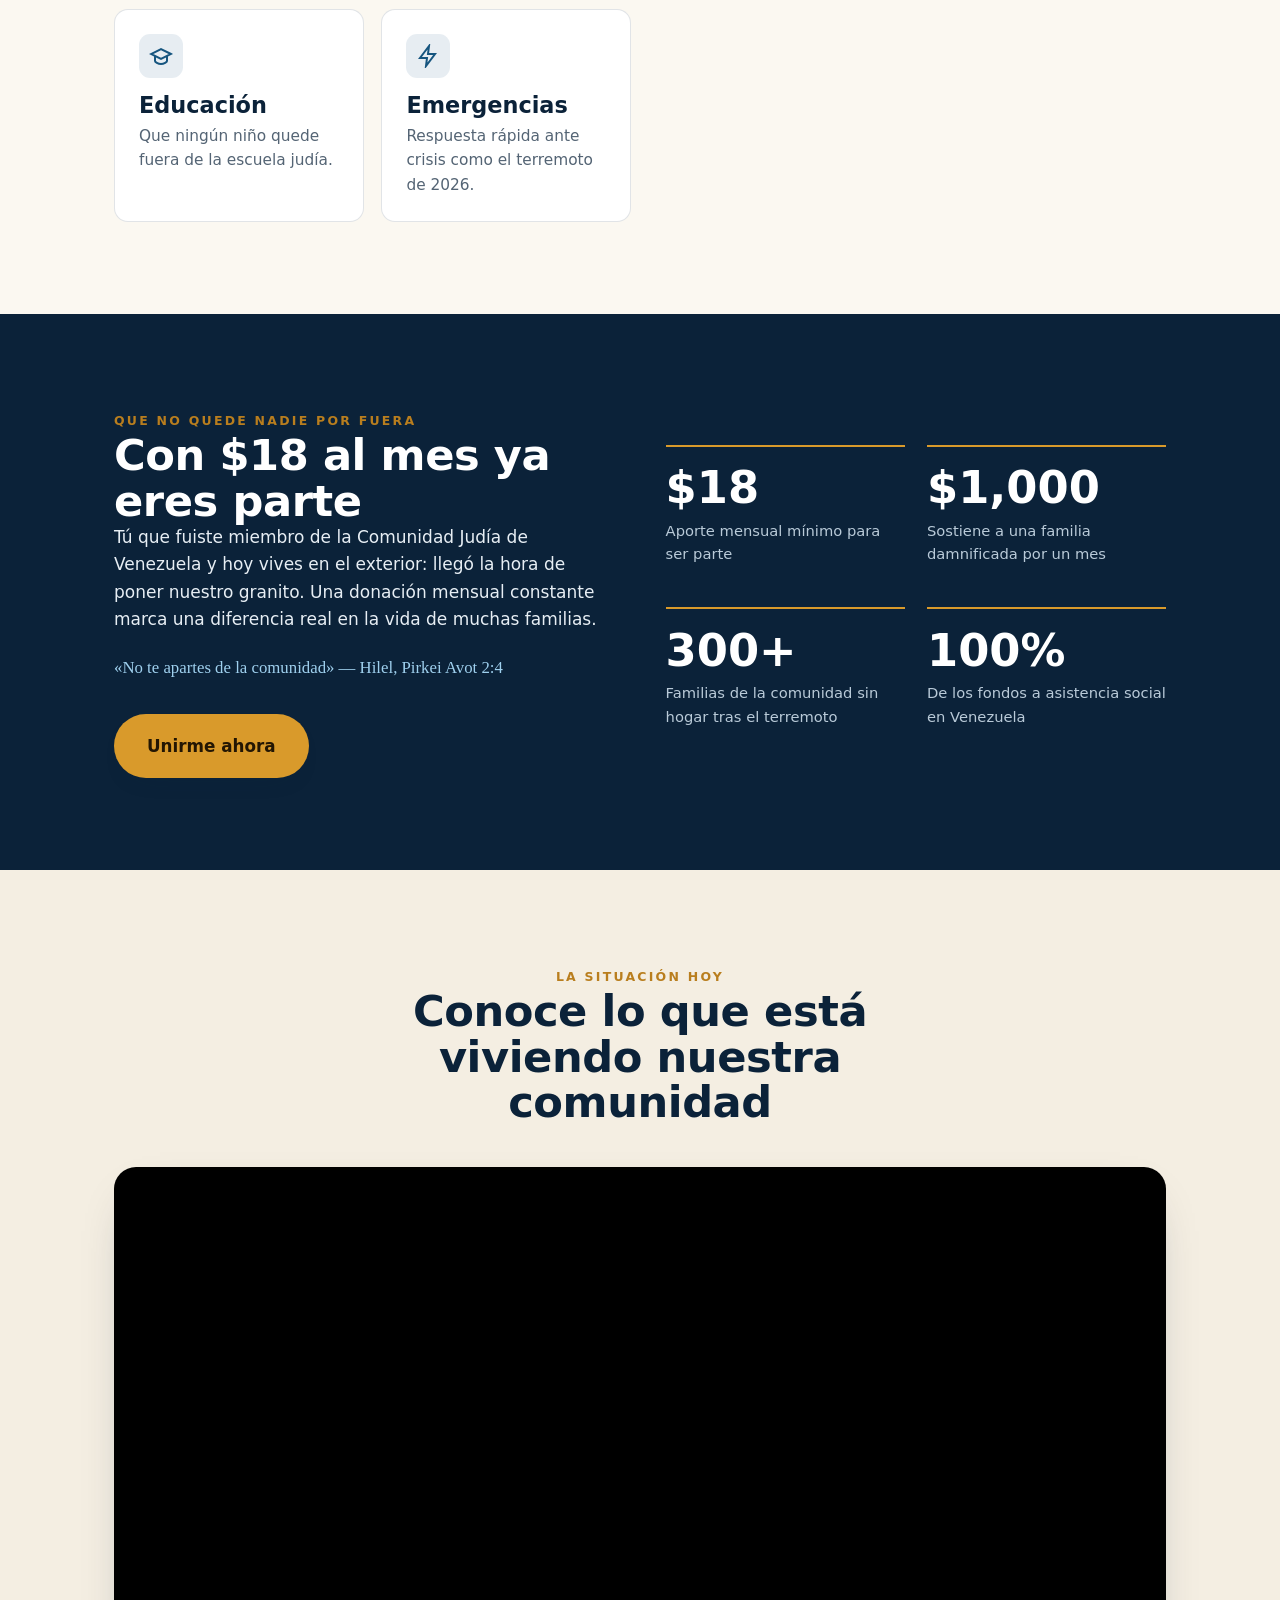
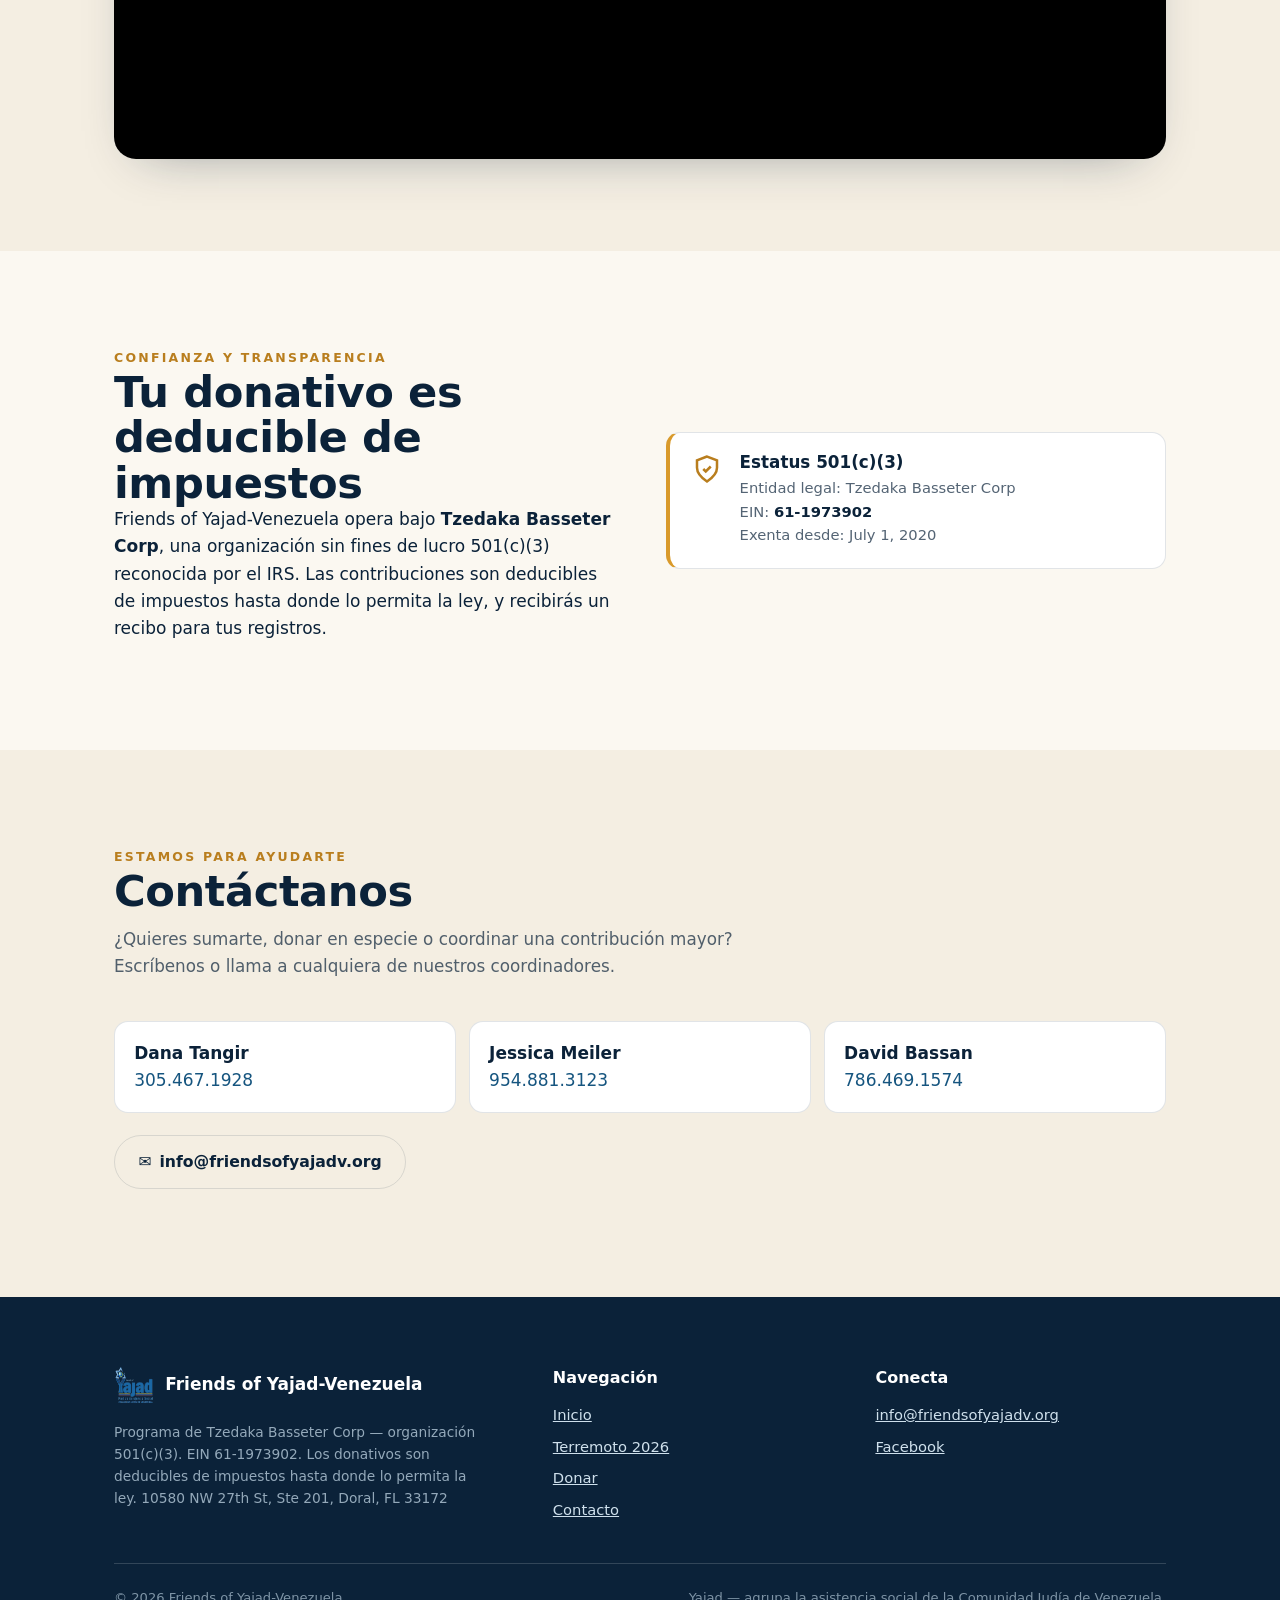
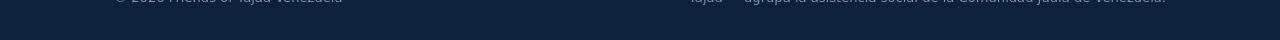
==== commit 926765cc: "Update index.html" ====
--- a/index.html
+++ b/index.html
@@ -5,7 +5,7 @@
 <meta name="viewport" content="width=device-width, initial-scale=1">
 <title>Friends of Yajad-Venezuela — Apoyo a la Comunidad Judía de Venezuela</title>
 <meta name="description" content="Friends of Yajad-Venezuela recauda fondos para la Comunidad Judía de Venezuela: comida, vivienda, medicinas y ayuda de emergencia tras el terremoto del 24 de junio de 2026. Donativos deducibles de impuestos.">
-<link rel="icon" href="assets/img/emblem.svg" type="image/svg+xml">
+<link rel="icon" href="assets/img/spanisg.png" type="image/png">
 <link rel="preconnect" href="https://fonts.googleapis.com">
 <link rel="preconnect" href="https://fonts.gstatic.com" crossorigin>
 <link href="https://fonts.googleapis.com/css2?family=Bricolage+Grotesque:opsz,wght@12..96,500;12..96,600;12..96,700&family=Frank+Ruhl+Libre:wght@500;700&family=Inter:wght@400;500;600;700&display=swap" rel="stylesheet">
@@ -27,7 +27,7 @@
 <header class="site-header">
   <div class="wrap site-header__bar">
     <a class="brand" href="index.html" aria-label="Friends of Yajad-Venezuela">
-      <img class="brand__emblem" src="assets/img/emblem.svg" alt="">
+      <img class="brand__emblem" src="assets/img/spanish.png" alt="">
       <span class="brand__name">Friends of Yajad-Venezuela<small data-i18n="brand.sub">Comunidad Judía de Venezuela</small></span>
     </a>
     <nav class="nav" id="nav">
@@ -42,7 +42,7 @@
     </div>
     <a class="btn" href="donate.html" data-i18n="nav.cta">Donar</a>
     <button class="menu-toggle" id="menuToggle" aria-label="Menú" aria-expanded="false">
-      <svg viewBox="0 0 24 24" fill="none" stroke="currentColor" stroke-width="2"><path d="M3 6h18M3 12h18M3 18h18"/></svg>
+      <png viewBox="0 0 24 24" fill="none" stroke="currentColor" stroke-width="2"><path d="M3 6h18M3 12h18M3 18h18"/></png>
     </button>
   </div>
 </header>
@@ -61,7 +61,7 @@
         <a class="btn btn--ghost btn--lg" href="earthquake.html" data-i18n="hero.cta2">Ayuda por el terremoto</a>
       </div>
       <p class="trustline">
-        <svg viewBox="0 0 24 24" fill="none" stroke="currentColor" stroke-width="2"><path d="M9 12l2 2 4-4"/><circle cx="12" cy="12" r="9"/></svg>
+        <png viewBox="0 0 24 24" fill="none" stroke="currentColor" stroke-width="2"><path d="M9 12l2 2 4-4"/><circle cx="12" cy="12" r="9"/></png>
         <span data-i18n="hero.trust">Organización 501(c)(3) — donativos deducibles de impuestos. EIN <span class="ein-num"></span></span>
       </p>
     </div>
@@ -69,7 +69,7 @@
     <div class="paths">
       <a class="path-card" href="donate.html?fund=general">
         <span class="path-card__ic" aria-hidden="true">
-          <svg viewBox="0 0 24 24" fill="none" stroke="currentColor" stroke-width="2"><path d="M20 8.5C20 5.5 17.7 4 15.6 4 14 4 12.7 5 12 6 11.3 5 10 4 8.4 4 6.3 4 4 5.5 4 8.5c0 4 8 9.5 8 9.5s8-5.5 8-9.5Z"/></svg>
+          png viewBox="0 0 24 24" fill="none" stroke="currentColor" stroke-width="2"><path d="M20 8.5C20 5.5 17.7 4 15.6 4 14 4 12.7 5 12 6 11.3 5 10 4 8.4 4 6.3 4 4 5.5 4 8.5c0 4 8 9.5 8 9.5s8-5.5 8-9.5Z"/></svg>
         </span>
         <div>
           <h3 data-i18n="path.general.t">Fondo general</h3>
@@ -79,7 +79,7 @@
       </a>
       <a class="path-card path-card--ember" href="donate.html?fund=earthquake">
         <span class="path-card__ic" aria-hidden="true">
-          <svg viewBox="0 0 24 24" fill="none" stroke="currentColor" stroke-width="2"><path d="M3 21V10l9-7 9 7v11"/><path d="M7 21v-6h4v6"/><path d="M14 14l2-2 2 2"/></svg>
+          png viewBox="0 0 24 24" fill="none" stroke="currentColor" stroke-width="2"><path d="M3 21V10l9-7 9 7v11"/><path d="M7 21v-6h4v6"/><path d="M14 14l2-2 2 2"/></svg>
         </span>
         <div>
           <h3 data-i18n="path.quake.t">Ayuda por el terremoto</h3>
@@ -196,7 +196,7 @@
   <div class="wrap">
     <div class="footer__grid">
       <div>
-        <div class="footer__brand"><img class="brand__emblem" src="assets/img/emblem.svg" alt=""><b>Friends of Yajad-Venezuela</b></div>
+        <div class="footer__brand"><img class="brand__emblem" src="assets/img/spanish.png" alt=""><b>Friends of Yajad-Venezuela</b></div>
         <p class="footer__tax" data-i18n="footer.tax">Programa de <span class="org-legal"></span> — organización 501(c)(3). EIN <span class="ein-num"></span>. Los donativos son deducibles de impuestos hasta donde lo permita la ley. <span class="org-addr"></span></p>
       </div>
       <div>
--- a/assets/css/styles.css
+++ b/assets/css/styles.css
@@ -0,0 +1,321 @@
+/* =====================================================================
+   Friends of Yajad-Venezuela — visual system
+   Palette grounded in tekhelet (deep community blue), Venezuelan sand,
+   and a single warm tzedakah-gold accent. Ember red is reserved only
+   for earthquake-emergency context.
+   ===================================================================== */
+
+:root{
+  /* Color */
+  --ink:#0B2239;
+  --navy:#0E2E4D;
+  --blue:#16557F;
+  --blue-2:#2A7BB0;
+  --tekhelet:#3E8FC0;
+  --sand:#F4EEE2;
+  --paper:#FBF8F1;
+  --cloud:#FFFFFF;
+  --gold:#D99A2B;
+  --gold-deep:#B97E1E;
+  --ember:#C0492F;
+  --ember-deep:#9C3A24;
+  --ink-70:rgba(11,34,57,.70);
+  --ink-55:rgba(11,34,57,.55);
+  --line:rgba(11,34,57,.12);
+  --line-light:rgba(255,255,255,.16);
+
+  /* Type */
+  --display:'Bricolage Grotesque','Inter',system-ui,sans-serif;
+  --body:'Inter',system-ui,-apple-system,'Segoe UI',sans-serif;
+  --hebrew:'Frank Ruhl Libre',Georgia,serif;
+
+  /* Space */
+  --wrap:1180px;
+  --gut:clamp(20px,5vw,64px);
+  --radius:14px;
+  --radius-lg:22px;
+  --shadow:0 18px 50px -28px rgba(11,34,57,.45);
+  --shadow-soft:0 10px 30px -22px rgba(11,34,57,.4);
+}
+
+*{box-sizing:border-box}
+html{scroll-behavior:smooth}
+@media (prefers-reduced-motion:reduce){html{scroll-behavior:auto}}
+
+body{
+  margin:0;
+  font-family:var(--body);
+  color:var(--ink);
+  background:var(--paper);
+  line-height:1.6;
+  font-size:17px;
+  -webkit-font-smoothing:antialiased;
+  text-rendering:optimizeLegibility;
+}
+
+img{max-width:100%;display:block}
+a{color:inherit}
+button{font-family:inherit}
+
+.wrap{max-width:var(--wrap);margin-inline:auto;padding-inline:var(--gut)}
+
+h1,h2,h3{font-family:var(--display);font-weight:700;line-height:1.05;letter-spacing:-.01em;margin:0}
+h1{font-size:clamp(2.2rem,5.4vw,4.1rem)}
+h2{font-size:clamp(1.7rem,3.6vw,2.7rem)}
+h3{font-size:clamp(1.15rem,2vw,1.4rem);letter-spacing:0}
+p{margin:0 0 1rem}
+
+.eyebrow{
+  font-family:var(--body);
+  font-weight:600;
+  font-size:.78rem;
+  letter-spacing:.18em;
+  text-transform:uppercase;
+  color:var(--gold-deep);
+  display:inline-flex;align-items:center;gap:.6em;
+}
+.eyebrow .heb{font-family:var(--hebrew);font-size:1.1em;letter-spacing:0;color:var(--blue)}
+
+/* ---------- Buttons ---------- */
+.btn{
+  --bg:var(--gold);--fg:#231603;
+  display:inline-flex;align-items:center;justify-content:center;gap:.5em;
+  padding:.85em 1.5em;border-radius:999px;border:1px solid transparent;
+  background:var(--bg);color:var(--fg);
+  font-weight:600;font-size:.98rem;text-decoration:none;cursor:pointer;
+  transition:transform .18s ease, box-shadow .18s ease, background .18s ease;
+  box-shadow:var(--shadow-soft);
+}
+.btn:hover{transform:translateY(-2px);box-shadow:var(--shadow)}
+.btn:active{transform:translateY(0)}
+.btn--ghost{--bg:transparent;--fg:var(--ink);border-color:var(--line);box-shadow:none}
+.btn--ghost:hover{background:rgba(11,34,57,.04);box-shadow:none}
+.btn--light{--bg:var(--cloud);--fg:var(--ink)}
+.btn--ember{--bg:var(--ember);--fg:#fff}
+.btn--lg{padding:1.05em 1.9em;font-size:1.05rem}
+.btn:focus-visible{outline:3px solid var(--tekhelet);outline-offset:3px}
+
+/* ---------- Header ---------- */
+.site-header{
+  position:sticky;top:0;z-index:60;
+  background:rgba(251,248,241,.86);
+  backdrop-filter:saturate(140%) blur(10px);
+  border-bottom:1px solid var(--line);
+}
+.site-header__bar{display:flex;align-items:center;gap:1.2rem;height:74px}
+.brand{display:flex;align-items:center;gap:.7rem;text-decoration:none;margin-right:auto}
+.brand__emblem{width:42px;height:42px;flex:none}
+.brand__name{font-family:var(--display);font-weight:700;font-size:1.02rem;line-height:1.05;color:var(--ink)}
+.brand__name small{display:block;font-family:var(--body);font-weight:500;font-size:.7rem;letter-spacing:.16em;text-transform:uppercase;color:var(--ink-55)}
+
+.nav{display:flex;align-items:center;gap:1.6rem}
+.nav a{text-decoration:none;font-weight:500;font-size:.96rem;color:var(--ink-70);transition:color .15s}
+.nav a:hover,.nav a[aria-current="page"]{color:var(--ink)}
+.nav a[aria-current="page"]{color:var(--blue);font-weight:600}
+
+.lang{display:inline-flex;border:1px solid var(--line);border-radius:999px;overflow:hidden;background:var(--cloud)}
+.lang button{border:0;background:transparent;padding:.34em .7em;font-size:.8rem;font-weight:600;color:var(--ink-55);cursor:pointer}
+.lang button[aria-pressed="true"]{background:var(--blue);color:#fff}
+
+.menu-toggle{display:none;border:1px solid var(--line);background:var(--cloud);border-radius:10px;width:42px;height:42px;cursor:pointer;align-items:center;justify-content:center}
+.menu-toggle svg{width:20px;height:20px}
+
+/* ---------- Emergency strip ---------- */
+.alertbar{background:var(--ember-deep);color:#fff}
+.alertbar a{color:#fff}
+.alertbar__in{display:flex;align-items:center;gap:.9rem;padding:.6rem 0;font-size:.9rem;flex-wrap:wrap}
+.alertbar .pulse{width:9px;height:9px;border-radius:50%;background:#FFD66B;flex:none;box-shadow:0 0 0 0 rgba(255,214,107,.7);animation:pulse 2s infinite}
+@keyframes pulse{0%{box-shadow:0 0 0 0 rgba(255,214,107,.6)}70%{box-shadow:0 0 0 9px rgba(255,214,107,0)}100%{box-shadow:0 0 0 0 rgba(255,214,107,0)}}
+@media (prefers-reduced-motion:reduce){.alertbar .pulse{animation:none}}
+.alertbar strong{font-weight:700}
+.alertbar .alertbar__cta{margin-left:auto;font-weight:600;text-decoration:underline;text-underline-offset:3px}
+
+/* ---------- Hero ---------- */
+.hero{position:relative;background:
+   radial-gradient(120% 90% at 85% -10%, rgba(62,143,192,.20), transparent 60%),
+   linear-gradient(180deg,var(--navy),var(--ink));
+  color:#EAF1F7;overflow:hidden}
+.hero::after{content:"";position:absolute;inset:0;background-image:
+   radial-gradient(rgba(255,255,255,.05) 1px,transparent 1px);
+  background-size:26px 26px;opacity:.5;pointer-events:none}
+.hero__in{position:relative;z-index:1;padding:clamp(48px,9vw,96px) 0 clamp(44px,7vw,80px);display:grid;gap:2.4rem;grid-template-columns:1.15fr .85fr;align-items:center}
+.hero h1{color:#fff;margin:.6rem 0 1.1rem}
+.hero h1 .accent{color:var(--gold);font-style:normal}
+.hero__lede{font-size:clamp(1.02rem,1.6vw,1.18rem);color:#C8D6E2;max-width:46ch;margin-bottom:1.8rem}
+.hero__cta{display:flex;gap:.8rem;flex-wrap:wrap}
+.hero .eyebrow{color:#FFCD6B}
+.hero .eyebrow .heb{color:#9FD0EE}
+
+.trustline{display:flex;align-items:center;gap:.6rem;margin-top:1.8rem;color:#AFC2D2;font-size:.85rem}
+.trustline svg{width:18px;height:18px;flex:none;color:#7FE0B0}
+
+/* Choice cards in hero */
+.paths{display:grid;gap:1rem}
+.path-card{
+  background:rgba(255,255,255,.06);border:1px solid var(--line-light);
+  border-radius:var(--radius-lg);padding:1.3rem 1.4rem;text-decoration:none;color:#fff;
+  display:flex;gap:1rem;align-items:flex-start;transition:transform .2s,border-color .2s,background .2s;
+}
+.path-card:hover{transform:translateY(-3px);border-color:rgba(255,255,255,.4);background:rgba(255,255,255,.1)}
+.path-card__ic{width:46px;height:46px;flex:none;border-radius:12px;display:grid;place-items:center;background:rgba(217,154,43,.18);color:#FFCD6B}
+.path-card--ember .path-card__ic{background:rgba(192,73,47,.22);color:#FF9E86}
+.path-card__ic svg{width:24px;height:24px}
+.path-card h3{font-size:1.08rem;margin-bottom:.2rem}
+.path-card p{margin:0;color:#C2D2DF;font-size:.9rem}
+.path-card__go{margin-left:auto;align-self:center;color:#FFCD6B;font-size:1.4rem;line-height:1}
+
+/* ---------- Generic sections ---------- */
+.section{padding:clamp(54px,8vw,92px) 0}
+.section--sand{background:var(--sand)}
+.section--navy{background:var(--ink);color:#E7EEF4}
+.section--navy h2{color:#fff}
+.section__head{max-width:62ch;margin-bottom:2.6rem}
+.section__head p{color:var(--ink-70);font-size:1.05rem;margin-top:.7rem}
+.section--navy .section__head p{color:#B9CAD8}
+
+/* Impact / where-it-goes grid */
+.cards{display:grid;gap:1.1rem;grid-template-columns:repeat(auto-fit,minmax(220px,1fr))}
+.card{background:var(--cloud);border:1px solid var(--line);border-radius:var(--radius);padding:1.5rem;transition:transform .2s,box-shadow .2s}
+.card:hover{transform:translateY(-3px);box-shadow:var(--shadow-soft)}
+.card .ic{width:44px;height:44px;border-radius:11px;background:rgba(22,85,127,.1);color:var(--blue);display:grid;place-items:center;margin-bottom:1rem}
+.card .ic svg{width:24px;height:24px}
+.card h3{margin-bottom:.4rem}
+.card p{color:var(--ink-70);font-size:.96rem;margin:0}
+
+/* Stat row */
+.stats{display:grid;gap:1.4rem;grid-template-columns:repeat(auto-fit,minmax(160px,1fr));margin-top:.5rem}
+.stat{padding:1.2rem 0;border-top:2px solid var(--gold)}
+.stat__n{font-family:var(--display);font-weight:700;font-size:clamp(2rem,4vw,2.8rem);line-height:1;color:var(--ink)}
+.section--navy .stat__n{color:#fff}
+.section--ember .stat{border-top-color:#FFB59E}
+.stat__l{font-size:.92rem;color:var(--ink-70);margin-top:.5rem}
+.section--navy .stat__l{color:#B9CAD8}
+
+/* Split feature (the $1,000 = a family) */
+.split{display:grid;gap:clamp(1.6rem,4vw,3.4rem);grid-template-columns:1fr 1fr;align-items:center}
+.split__media{border-radius:var(--radius-lg);overflow:hidden;box-shadow:var(--shadow);background:var(--navy)}
+.bigfig{font-family:var(--display);font-weight:700;font-size:clamp(2.6rem,6vw,4rem);color:var(--gold-deep);line-height:1;letter-spacing:-.02em}
+.bigfig small{display:block;font-family:var(--body);font-weight:600;font-size:1rem;letter-spacing:.04em;color:var(--ink-70);margin-top:.5rem}
+
+/* Video */
+.video-frame{position:relative;border-radius:var(--radius-lg);overflow:hidden;box-shadow:var(--shadow);background:#000;aspect-ratio:16/9}
+.video-frame iframe{position:absolute;inset:0;width:100%;height:100%;border:0}
+
+/* Photo gallery placeholders */
+.gallery{display:grid;gap:1rem;grid-template-columns:repeat(auto-fit,minmax(200px,1fr))}
+.gallery figure{margin:0;border-radius:var(--radius);overflow:hidden;border:1px solid var(--line);background:var(--cloud)}
+.gallery img,.gallery .ph{display:block;width:100%;aspect-ratio:4/3;object-fit:cover}
+.gallery figcaption{padding:.7rem .9rem;font-size:.85rem;color:var(--ink-70)}
+
+/* Tax / trust badge block */
+.taxbadge{display:flex;gap:1.1rem;align-items:flex-start;background:var(--cloud);border:1px solid var(--line);
+  border-left:4px solid var(--gold);border-radius:var(--radius);padding:1.3rem 1.4rem}
+.taxbadge svg{width:30px;height:30px;flex:none;color:var(--gold-deep)}
+.taxbadge h3{font-size:1.05rem;margin-bottom:.3rem}
+.taxbadge p{margin:0;font-size:.92rem;color:var(--ink-70)}
+.taxbadge .ein{font-weight:600;color:var(--ink)}
+
+/* Contact people */
+.people{display:grid;gap:.8rem;grid-template-columns:repeat(auto-fit,minmax(200px,1fr))}
+.person{background:var(--cloud);border:1px solid var(--line);border-radius:var(--radius);padding:1.1rem 1.2rem}
+.person b{display:block}
+.person a{color:var(--blue);text-decoration:none;font-weight:500}
+.person a:hover{text-decoration:underline}
+
+/* ---------- Footer ---------- */
+.site-footer{background:var(--ink);color:#AFC2D2;padding:clamp(44px,6vw,68px) 0 2rem}
+.site-footer a{color:#CFE0EC}
+.footer__grid{display:grid;gap:2rem;grid-template-columns:1.4fr 1fr 1fr;margin-bottom:2.4rem}
+.footer__grid h4{font-family:var(--display);color:#fff;font-size:1rem;margin:0 0 .8rem}
+.footer__grid ul{list-style:none;margin:0;padding:0;display:grid;gap:.5rem;font-size:.92rem}
+.footer__brand{display:flex;align-items:center;gap:.7rem;margin-bottom:1rem}
+.footer__brand .brand__emblem{width:40px;height:40px}
+.footer__brand b{color:#fff;font-family:var(--display)}
+.footer__tax{font-size:.86rem;line-height:1.6;color:#94A9BA;max-width:42ch}
+.footer__bottom{border-top:1px solid var(--line-light);padding-top:1.4rem;display:flex;gap:1rem;justify-content:space-between;flex-wrap:wrap;font-size:.82rem;color:#7E94A6}
+
+/* =====================================================================
+   Earthquake page accents
+   ===================================================================== */
+.hero--quake{background:
+   radial-gradient(130% 100% at 80% -10%, rgba(192,73,47,.30), transparent 55%),
+   linear-gradient(180deg,#2A1410,#170A08)}
+.hero--quake .eyebrow{color:#FFB59E}
+.hero--quake h1 .accent{color:#FFB59E}
+.hero--quake .trustline svg{color:#FFD66B}
+.section--ember{background:linear-gradient(180deg,#FBF1EC,#F8E9E2)}
+.quake-date{display:inline-flex;align-items:center;gap:.6rem;background:rgba(255,255,255,.08);
+  border:1px solid var(--line-light);border-radius:999px;padding:.4em 1em;font-size:.85rem;color:#FFD9CC;font-weight:600}
+
+/* =====================================================================
+   Donation form
+   ===================================================================== */
+.donate-shell{display:grid;gap:clamp(1.6rem,4vw,3rem);grid-template-columns:1.05fr .95fr;align-items:start}
+@media (max-width:920px){.donate-shell{grid-template-columns:1fr}}
+
+.dform{background:var(--cloud);border:1px solid var(--line);border-radius:var(--radius-lg);padding:clamp(1.4rem,3vw,2.2rem);box-shadow:var(--shadow-soft)}
+.dform .field{margin-bottom:1.4rem}
+.dform label.lbl{display:block;font-weight:600;font-size:.92rem;margin-bottom:.6rem}
+.dform .hint{font-size:.82rem;color:var(--ink-55);margin:.4rem 0 0}
+
+.segmented{display:grid;grid-template-columns:1fr 1fr;gap:.6rem}
+.segmented .opt{position:relative}
+.segmented input{position:absolute;opacity:0;inset:0;cursor:pointer}
+.segmented .opt span{display:flex;flex-direction:column;gap:.2rem;border:1.5px solid var(--line);border-radius:12px;padding:.85rem 1rem;cursor:pointer;transition:.15s;font-size:.95rem;font-weight:600}
+.segmented .opt span small{font-weight:500;color:var(--ink-55);font-size:.78rem}
+.segmented input:checked + span{border-color:var(--blue);background:rgba(22,85,127,.06);box-shadow:inset 0 0 0 1px var(--blue)}
+.segmented input:focus-visible + span{outline:3px solid var(--tekhelet);outline-offset:2px}
+.segmented--ember input:checked + span{border-color:var(--ember);background:rgba(192,73,47,.06);box-shadow:inset 0 0 0 1px var(--ember)}
+
+.amounts{display:grid;grid-template-columns:repeat(3,1fr);gap:.6rem}
+@media (max-width:480px){.amounts{grid-template-columns:repeat(2,1fr)}}
+.amt{position:relative}
+.amt input{position:absolute;opacity:0;inset:0;cursor:pointer}
+.amt span{display:block;text-align:center;border:1.5px solid var(--line);border-radius:12px;padding:.8rem .4rem;font-weight:700;cursor:pointer;transition:.15s}
+.amt span small{display:block;font-weight:500;font-size:.72rem;color:var(--ink-55);margin-top:.2rem}
+.amt input:checked + span{border-color:var(--gold-deep);background:rgba(217,154,43,.12);box-shadow:inset 0 0 0 1px var(--gold-deep)}
+.amt input:focus-visible + span{outline:3px solid var(--tekhelet);outline-offset:2px}
+
+.custom-amt{display:flex;align-items:center;border:1.5px solid var(--line);border-radius:12px;padding:.2rem .9rem;margin-top:.7rem}
+.custom-amt span{font-weight:700;color:var(--ink-55)}
+.custom-amt input{border:0;outline:0;font:inherit;font-weight:700;font-size:1.1rem;padding:.7rem .5rem;width:100%;background:transparent}
+
+.dform input[type=text],.dform input[type=email]{
+  width:100%;border:1.5px solid var(--line);border-radius:12px;padding:.8rem .9rem;font:inherit;background:var(--paper)}
+.dform input:focus{outline:0;border-color:var(--blue);box-shadow:0 0 0 3px rgba(62,143,192,.25)}
+.grid-2{display:grid;grid-template-columns:1fr 1fr;gap:.9rem}
+@media (max-width:480px){.grid-2{grid-template-columns:1fr}}
+
+.summary{position:sticky;top:90px}
+.summary__card{background:var(--navy);color:#E7EEF4;border-radius:var(--radius-lg);padding:1.6rem;box-shadow:var(--shadow)}
+.summary__card h3{color:#fff;margin-bottom:1rem}
+.summary__row{display:flex;justify-content:space-between;gap:1rem;padding:.55rem 0;border-bottom:1px solid var(--line-light);font-size:.95rem}
+.summary__row span:last-child{font-weight:600;color:#fff;text-align:right}
+.summary__total{display:flex;justify-content:space-between;align-items:baseline;margin:1.1rem 0 1.3rem}
+.summary__total b{font-family:var(--display);font-size:2rem;color:var(--gold)}
+.summary__note{font-size:.82rem;color:#AFC2D2;margin-top:1rem;line-height:1.55}
+.summary__tax{display:flex;gap:.6rem;align-items:flex-start;margin-top:1.2rem;font-size:.82rem;color:#CFE0EC}
+.summary__tax svg{width:18px;height:18px;flex:none;color:#7FE0B0;margin-top:2px}
+
+/* ---------- Responsive ---------- */
+@media (max-width:900px){
+  .hero__in{grid-template-columns:1fr}
+  .split{grid-template-columns:1fr}
+  .footer__grid{grid-template-columns:1fr 1fr}
+}
+@media (max-width:760px){
+  .nav,.site-header__bar > a.btn{display:none}
+  .menu-toggle{display:inline-flex}
+  .lang.desktop{margin-left:auto}
+  .nav.open{display:flex;position:absolute;top:74px;left:0;right:0;flex-direction:column;align-items:flex-start;
+    gap:1rem;background:var(--paper);border-bottom:1px solid var(--line);padding:1.2rem var(--gut)}
+  .footer__grid{grid-template-columns:1fr}
+  .alertbar__cta{margin-left:0;width:100%}
+}
+
+.skip{position:absolute;left:-999px;top:0;background:var(--gold);color:#231603;padding:.6em 1em;border-radius:0 0 8px 0;z-index:100}
+.skip:focus{left:0}
+
+.reveal{opacity:0;transform:translateY(18px);transition:opacity .6s ease,transform .6s ease}
+.reveal.in{opacity:1;transform:none}
+@media (prefers-reduced-motion:reduce){.reveal{opacity:1;transform:none;transition:none}}
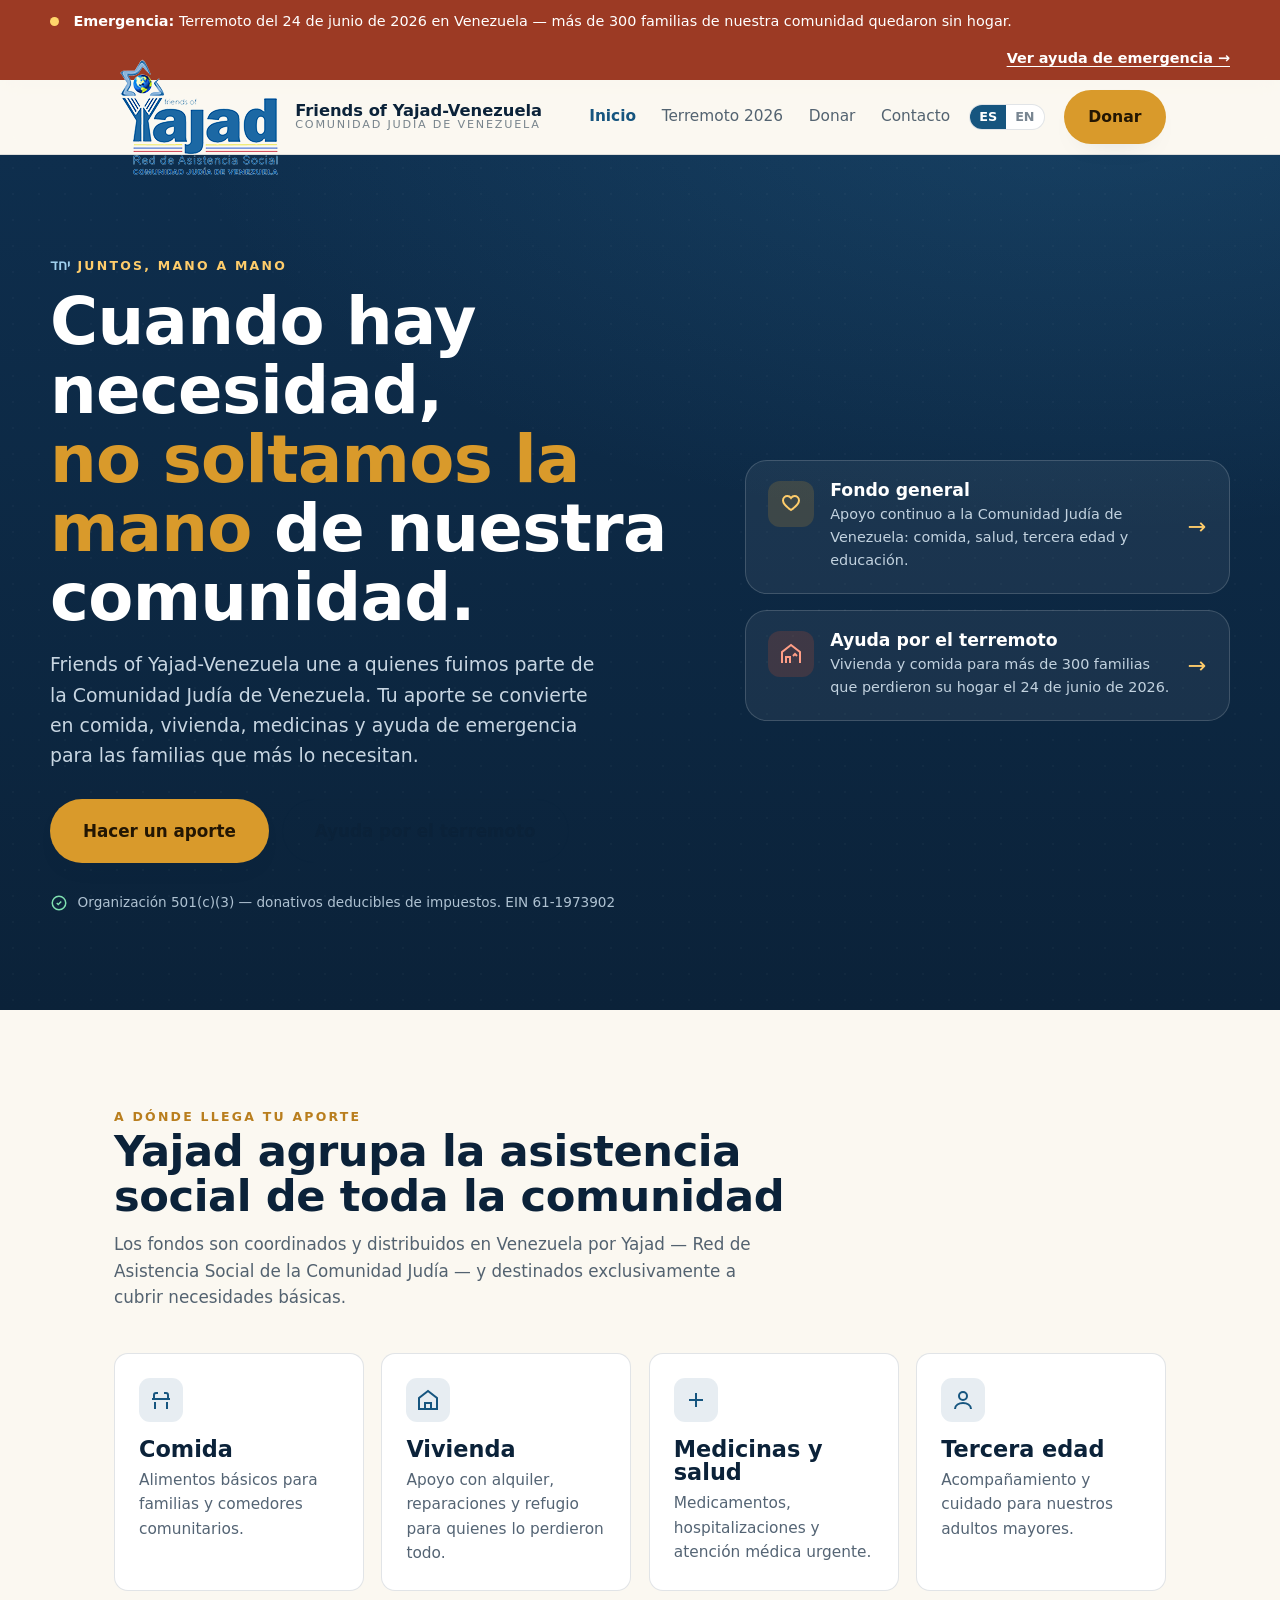
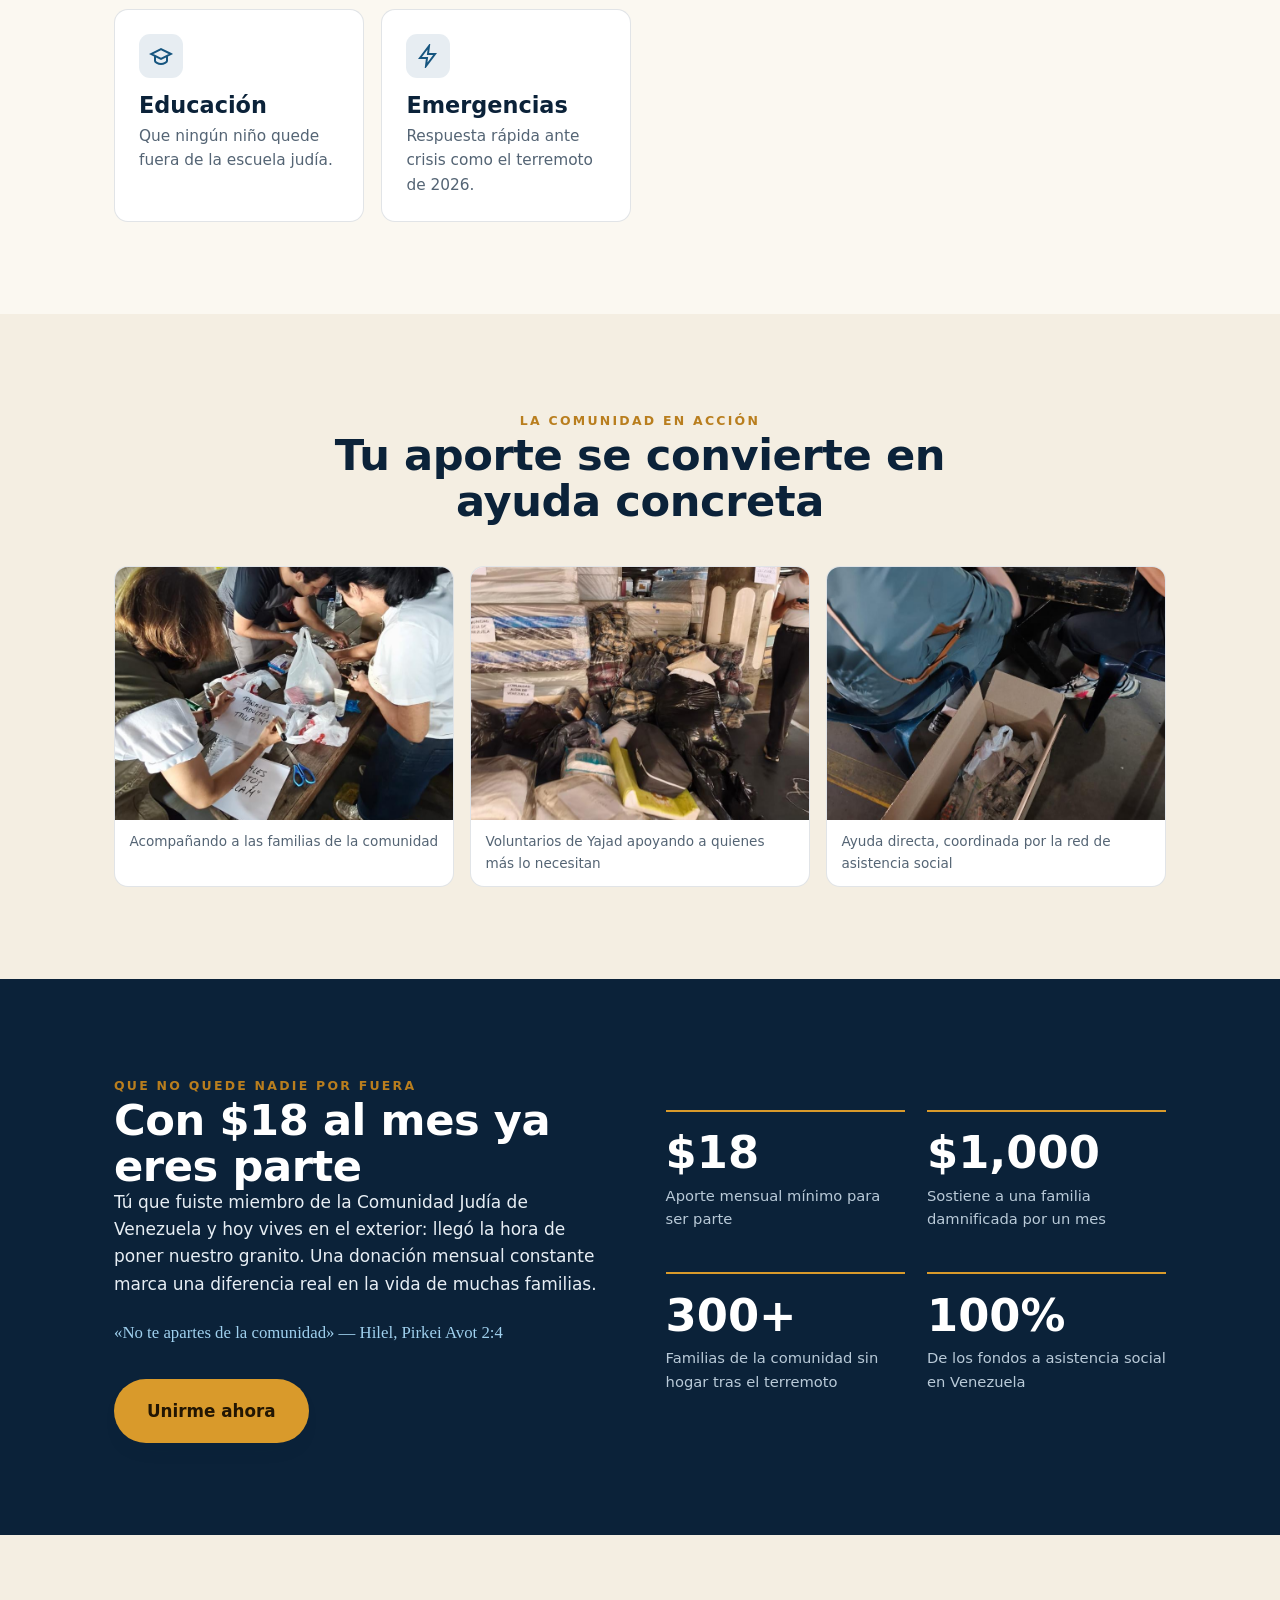
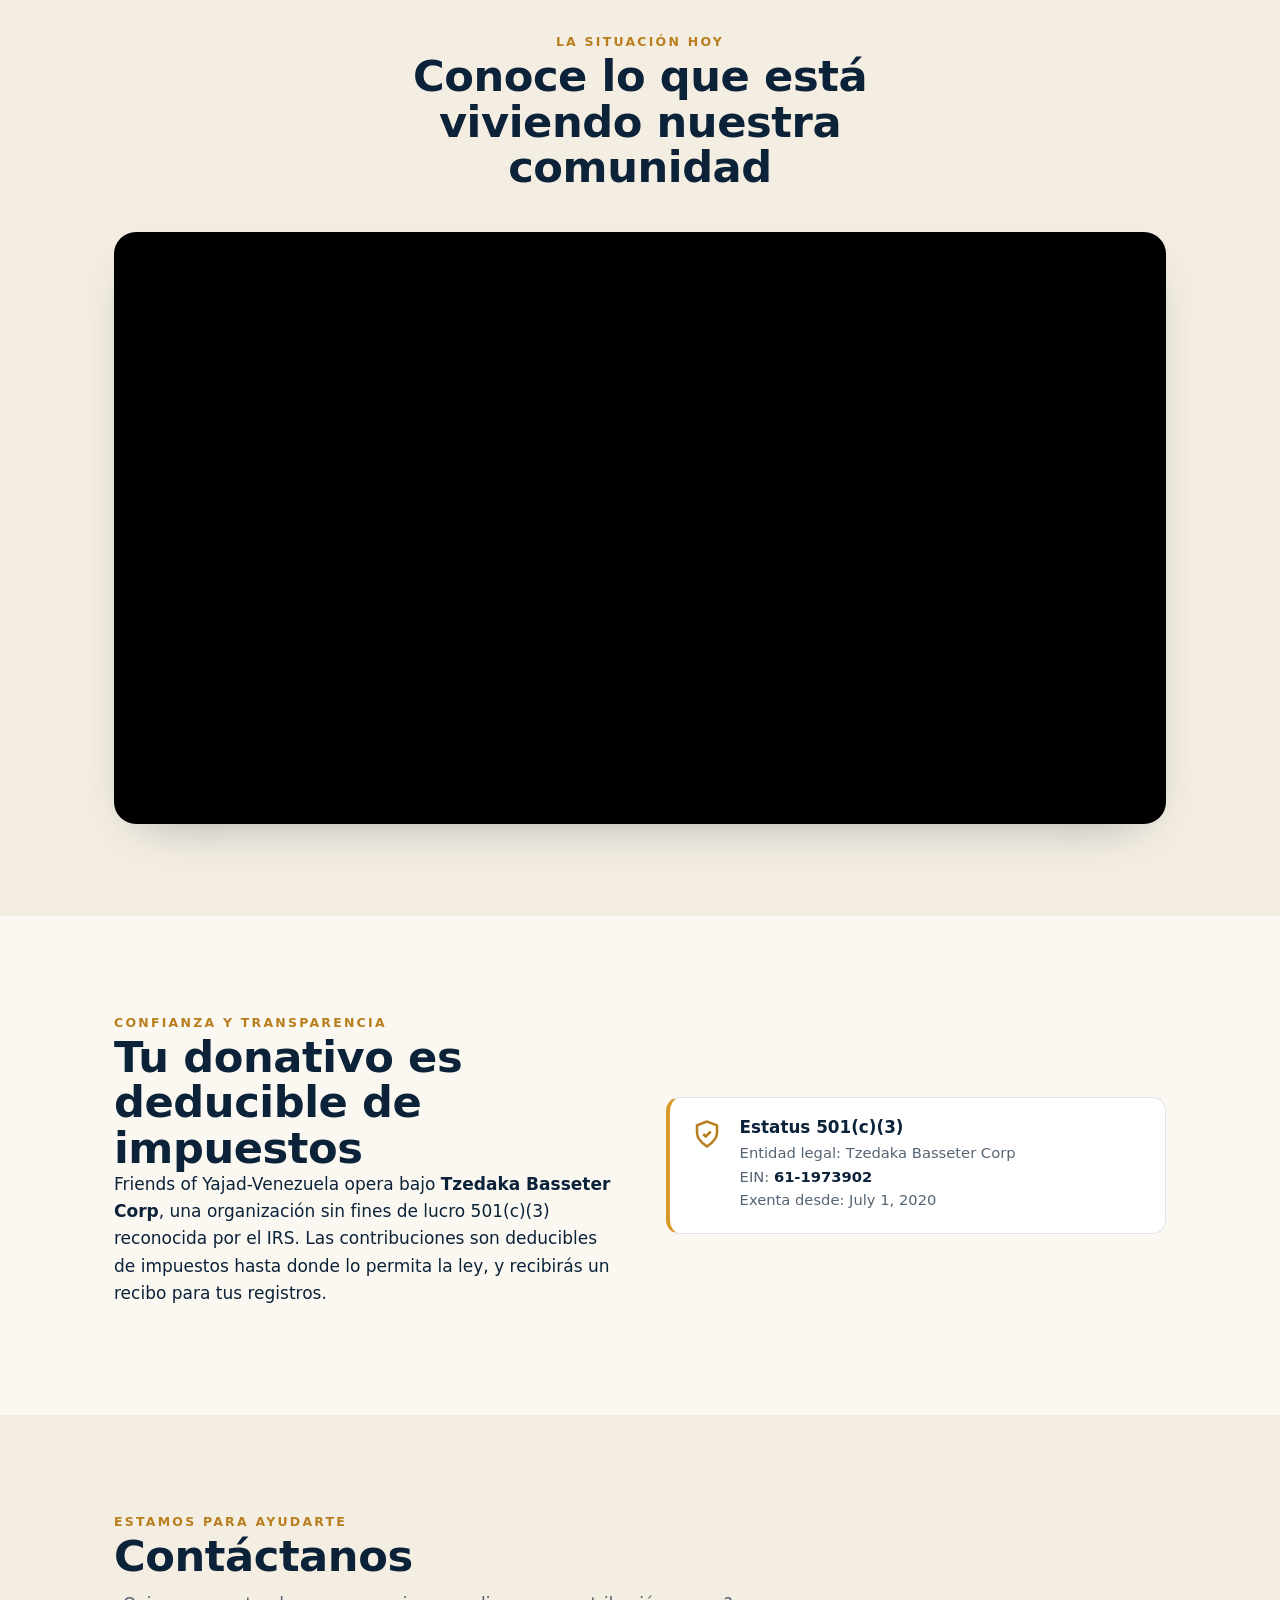
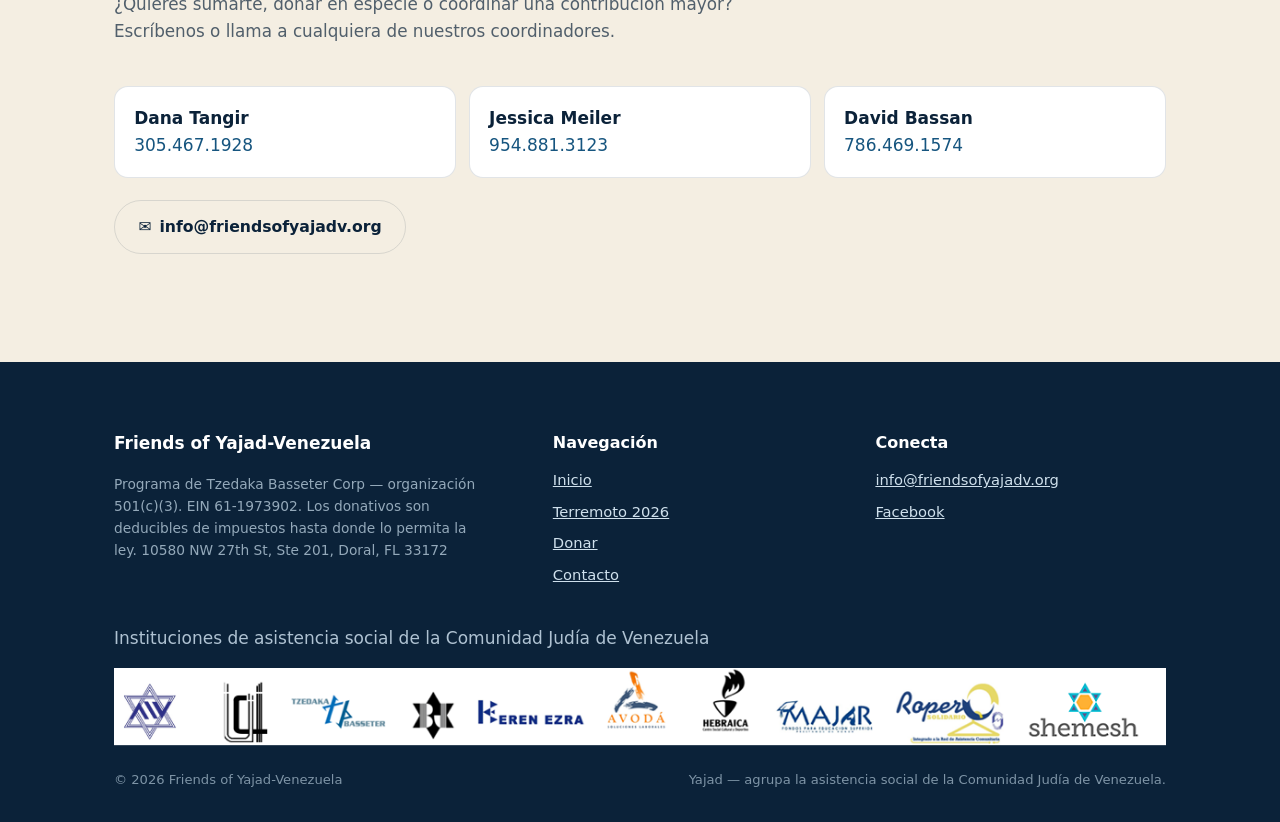
==== commit 82670ec3: "Update index.html" ====
--- a/index.html
+++ b/index.html
@@ -5,7 +5,7 @@
 <meta name="viewport" content="width=device-width, initial-scale=1">
 <title>Friends of Yajad-Venezuela — Apoyo a la Comunidad Judía de Venezuela</title>
 <meta name="description" content="Friends of Yajad-Venezuela recauda fondos para la Comunidad Judía de Venezuela: comida, vivienda, medicinas y ayuda de emergencia tras el terremoto del 24 de junio de 2026. Donativos deducibles de impuestos.">
-<link rel="icon" href="assets/img/spanisg.png" type="image/png">
+<link rel="icon" href="assets/img/emblem.svg" type="image/svg+xml">
 <link rel="preconnect" href="https://fonts.googleapis.com">
 <link rel="preconnect" href="https://fonts.gstatic.com" crossorigin>
 <link href="https://fonts.googleapis.com/css2?family=Bricolage+Grotesque:opsz,wght@12..96,500;12..96,600;12..96,700&family=Frank+Ruhl+Libre:wght@500;700&family=Inter:wght@400;500;600;700&display=swap" rel="stylesheet">
@@ -27,7 +27,7 @@
 <header class="site-header">
   <div class="wrap site-header__bar">
     <a class="brand" href="index.html" aria-label="Friends of Yajad-Venezuela">
-      <img class="brand__emblem" src="assets/img/spanish.png" alt="">
+      <img class="brand__logo" src="assets/img/spanish.png" alt="Friends of Yajad-Venezuela">
       <span class="brand__name">Friends of Yajad-Venezuela<small data-i18n="brand.sub">Comunidad Judía de Venezuela</small></span>
     </a>
     <nav class="nav" id="nav">
@@ -42,7 +42,7 @@
     </div>
     <a class="btn" href="donate.html" data-i18n="nav.cta">Donar</a>
     <button class="menu-toggle" id="menuToggle" aria-label="Menú" aria-expanded="false">
-      <png viewBox="0 0 24 24" fill="none" stroke="currentColor" stroke-width="2"><path d="M3 6h18M3 12h18M3 18h18"/></png>
+      <svg viewBox="0 0 24 24" fill="none" stroke="currentColor" stroke-width="2"><path d="M3 6h18M3 12h18M3 18h18"/></svg>
     </button>
   </div>
 </header>
@@ -61,7 +61,7 @@
         <a class="btn btn--ghost btn--lg" href="earthquake.html" data-i18n="hero.cta2">Ayuda por el terremoto</a>
       </div>
       <p class="trustline">
-        <png viewBox="0 0 24 24" fill="none" stroke="currentColor" stroke-width="2"><path d="M9 12l2 2 4-4"/><circle cx="12" cy="12" r="9"/></png>
+        <svg viewBox="0 0 24 24" fill="none" stroke="currentColor" stroke-width="2"><path d="M9 12l2 2 4-4"/><circle cx="12" cy="12" r="9"/></svg>
         <span data-i18n="hero.trust">Organización 501(c)(3) — donativos deducibles de impuestos. EIN <span class="ein-num"></span></span>
       </p>
     </div>
@@ -69,7 +69,7 @@
     <div class="paths">
       <a class="path-card" href="donate.html?fund=general">
         <span class="path-card__ic" aria-hidden="true">
-          png viewBox="0 0 24 24" fill="none" stroke="currentColor" stroke-width="2"><path d="M20 8.5C20 5.5 17.7 4 15.6 4 14 4 12.7 5 12 6 11.3 5 10 4 8.4 4 6.3 4 4 5.5 4 8.5c0 4 8 9.5 8 9.5s8-5.5 8-9.5Z"/></svg>
+          <svg viewBox="0 0 24 24" fill="none" stroke="currentColor" stroke-width="2"><path d="M20 8.5C20 5.5 17.7 4 15.6 4 14 4 12.7 5 12 6 11.3 5 10 4 8.4 4 6.3 4 4 5.5 4 8.5c0 4 8 9.5 8 9.5s8-5.5 8-9.5Z"/></svg>
         </span>
         <div>
           <h3 data-i18n="path.general.t">Fondo general</h3>
@@ -79,7 +79,7 @@
       </a>
       <a class="path-card path-card--ember" href="donate.html?fund=earthquake">
         <span class="path-card__ic" aria-hidden="true">
-          png viewBox="0 0 24 24" fill="none" stroke="currentColor" stroke-width="2"><path d="M3 21V10l9-7 9 7v11"/><path d="M7 21v-6h4v6"/><path d="M14 14l2-2 2 2"/></svg>
+          <svg viewBox="0 0 24 24" fill="none" stroke="currentColor" stroke-width="2"><path d="M3 21V10l9-7 9 7v11"/><path d="M7 21v-6h4v6"/><path d="M14 14l2-2 2 2"/></svg>
         </span>
         <div>
           <h3 data-i18n="path.quake.t">Ayuda por el terremoto</h3>
@@ -106,6 +106,21 @@
       <div class="card reveal"><div class="ic"><svg viewBox="0 0 24 24" fill="none" stroke="currentColor" stroke-width="2"><circle cx="12" cy="8" r="4"/><path d="M4 21c0-4 4-6 8-6s8 2 8 6"/></svg></div><h3 data-i18n="help.elder.t">Tercera edad</h3><p data-i18n="help.elder.d">Acompañamiento y cuidado para nuestros adultos mayores.</p></div>
       <div class="card reveal"><div class="ic"><svg viewBox="0 0 24 24" fill="none" stroke="currentColor" stroke-width="2"><path d="M22 10 12 5 2 10l10 5 10-5Z"/><path d="M6 12v5c0 1 3 3 6 3s6-2 6-3v-5"/></svg></div><h3 data-i18n="help.edu.t">Educación</h3><p data-i18n="help.edu.d">Que ningún niño quede fuera de la escuela judía.</p></div>
       <div class="card reveal"><div class="ic"><svg viewBox="0 0 24 24" fill="none" stroke="currentColor" stroke-width="2"><path d="M13 2 4 14h7l-1 8 9-12h-7l1-8Z"/></svg></div><h3 data-i18n="help.emerg.t">Emergencias</h3><p data-i18n="help.emerg.d">Respuesta rápida ante crisis como el terremoto de 2026.</p></div>
+    </div>
+  </div>
+</section>
+
+<!-- Community in action -->
+<section class="section section--sand">
+  <div class="wrap">
+    <div class="section__head reveal" style="margin-inline:auto;text-align:center">
+      <span class="eyebrow" data-i18n="home.gal.eyebrow">La comunidad en acción</span>
+      <h2 data-i18n="home.gal.h2">Tu aporte se convierte en ayuda concreta</h2>
+    </div>
+    <div class="gallery">
+      <figure class="reveal"><img src="assets/img/IMG_4593.jpeg" alt="" loading="lazy"><figcaption data-i18n="home.gal.c1">Acompañando a las familias de la comunidad</figcaption></figure>
+      <figure class="reveal"><img src="assets/img/IMG_4596.jpeg" alt="" loading="lazy"><figcaption data-i18n="home.gal.c2">Voluntarios de Yajad apoyando a quienes más lo necesitan</figcaption></figure>
+      <figure class="reveal"><img src="assets/img/IMG_4599.jpeg" alt="" loading="lazy"><figcaption data-i18n="home.gal.c3">Ayuda directa, coordinada por la red de asistencia social</figcaption></figure>
     </div>
   </div>
 </section>
@@ -196,7 +211,7 @@
   <div class="wrap">
     <div class="footer__grid">
       <div>
-        <div class="footer__brand"><img class="brand__emblem" src="assets/img/spanish.png" alt=""><b>Friends of Yajad-Venezuela</b></div>
+        <div class="footer__brand"><b>Friends of Yajad-Venezuela</b></div>
         <p class="footer__tax" data-i18n="footer.tax">Programa de <span class="org-legal"></span> — organización 501(c)(3). EIN <span class="ein-num"></span>. Los donativos son deducibles de impuestos hasta donde lo permita la ley. <span class="org-addr"></span></p>
       </div>
       <div>
@@ -216,6 +231,10 @@
         </ul>
       </div>
     </div>
+    <div class="footer__cintillo reveal">
+      <p class="footer__cintillo__label" data-i18n="footer.cintillo">Instituciones de asistencia social de la Comunidad Judía de Venezuela</p>
+      <img src="assets/img/cintillo.png" alt="Logos de las instituciones de asistencia social de la Comunidad Judía de Venezuela">
+    </div>
     <div class="footer__bottom">
       <span>© <span id="year"></span> Friends of Yajad-Venezuela</span>
       <span data-i18n="footer.tagline">Yajad — agrupa la asistencia social de la Comunidad Judía de Venezuela.</span>
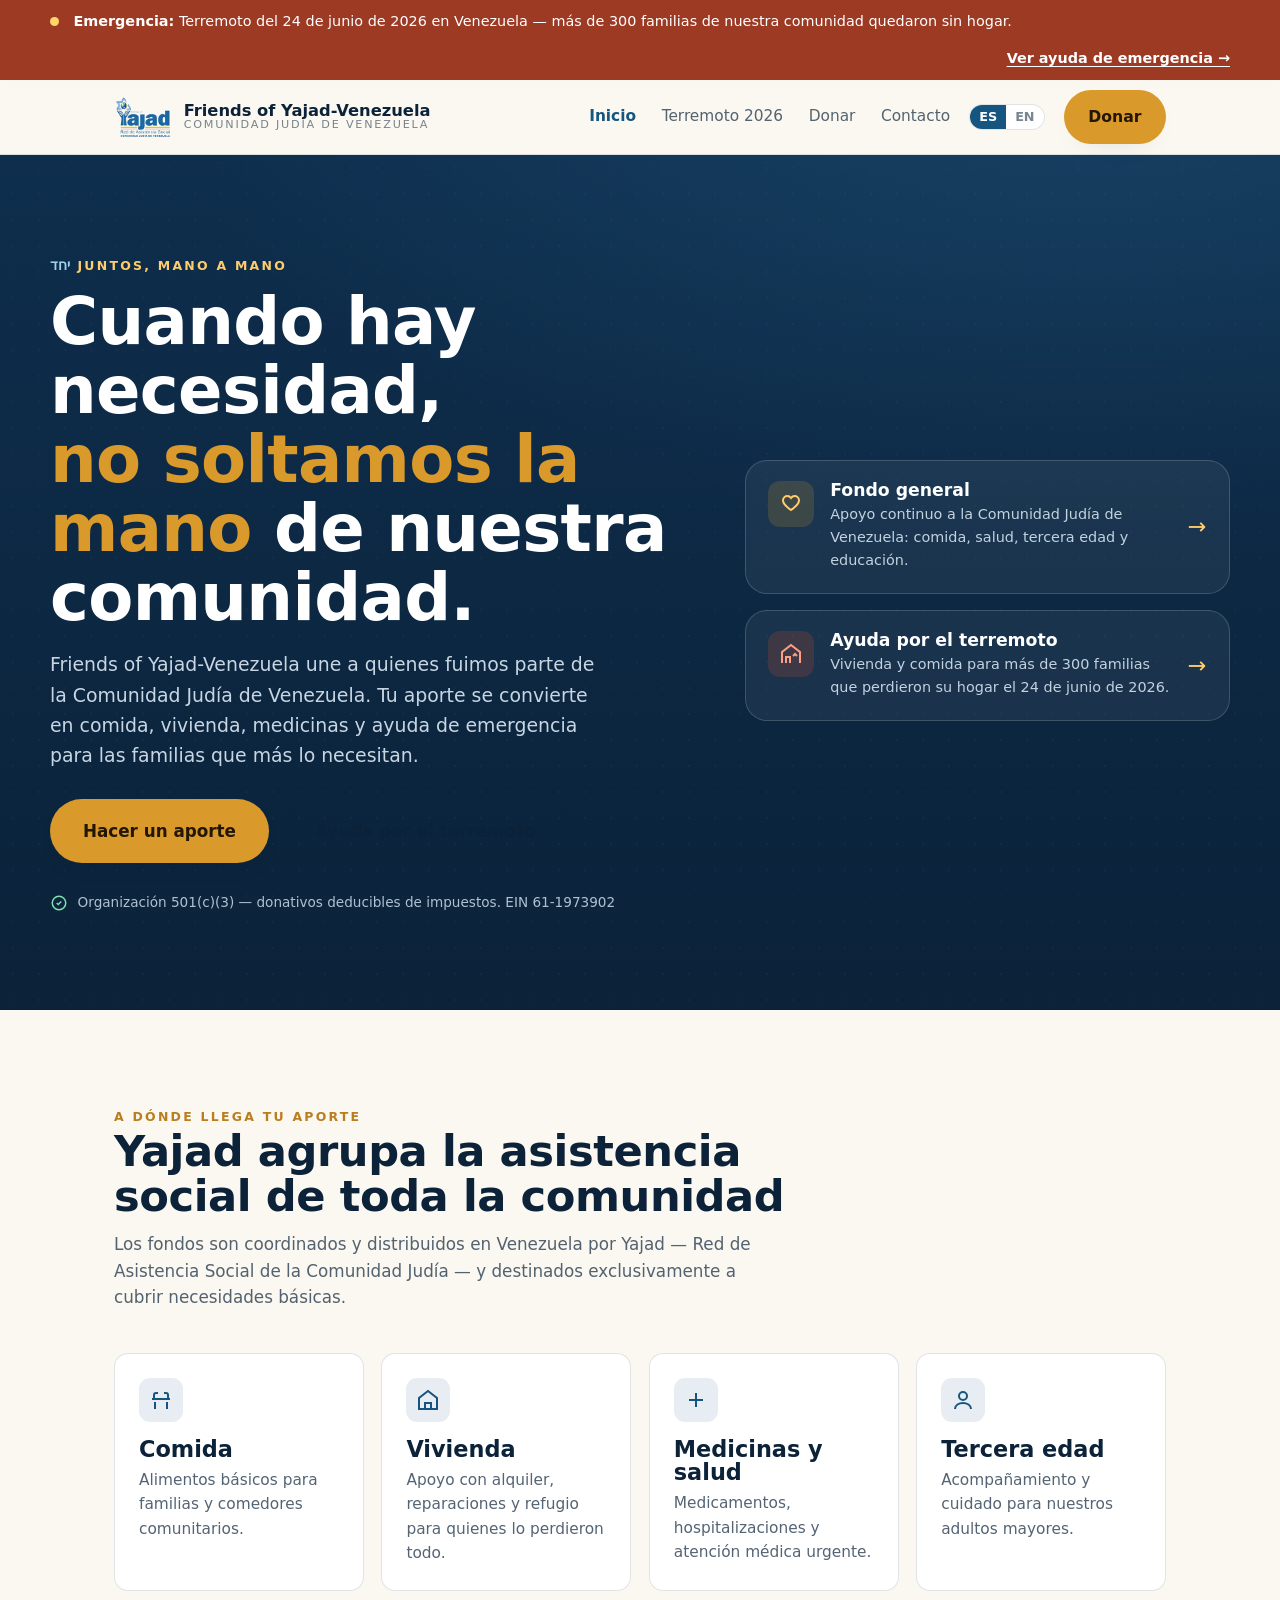
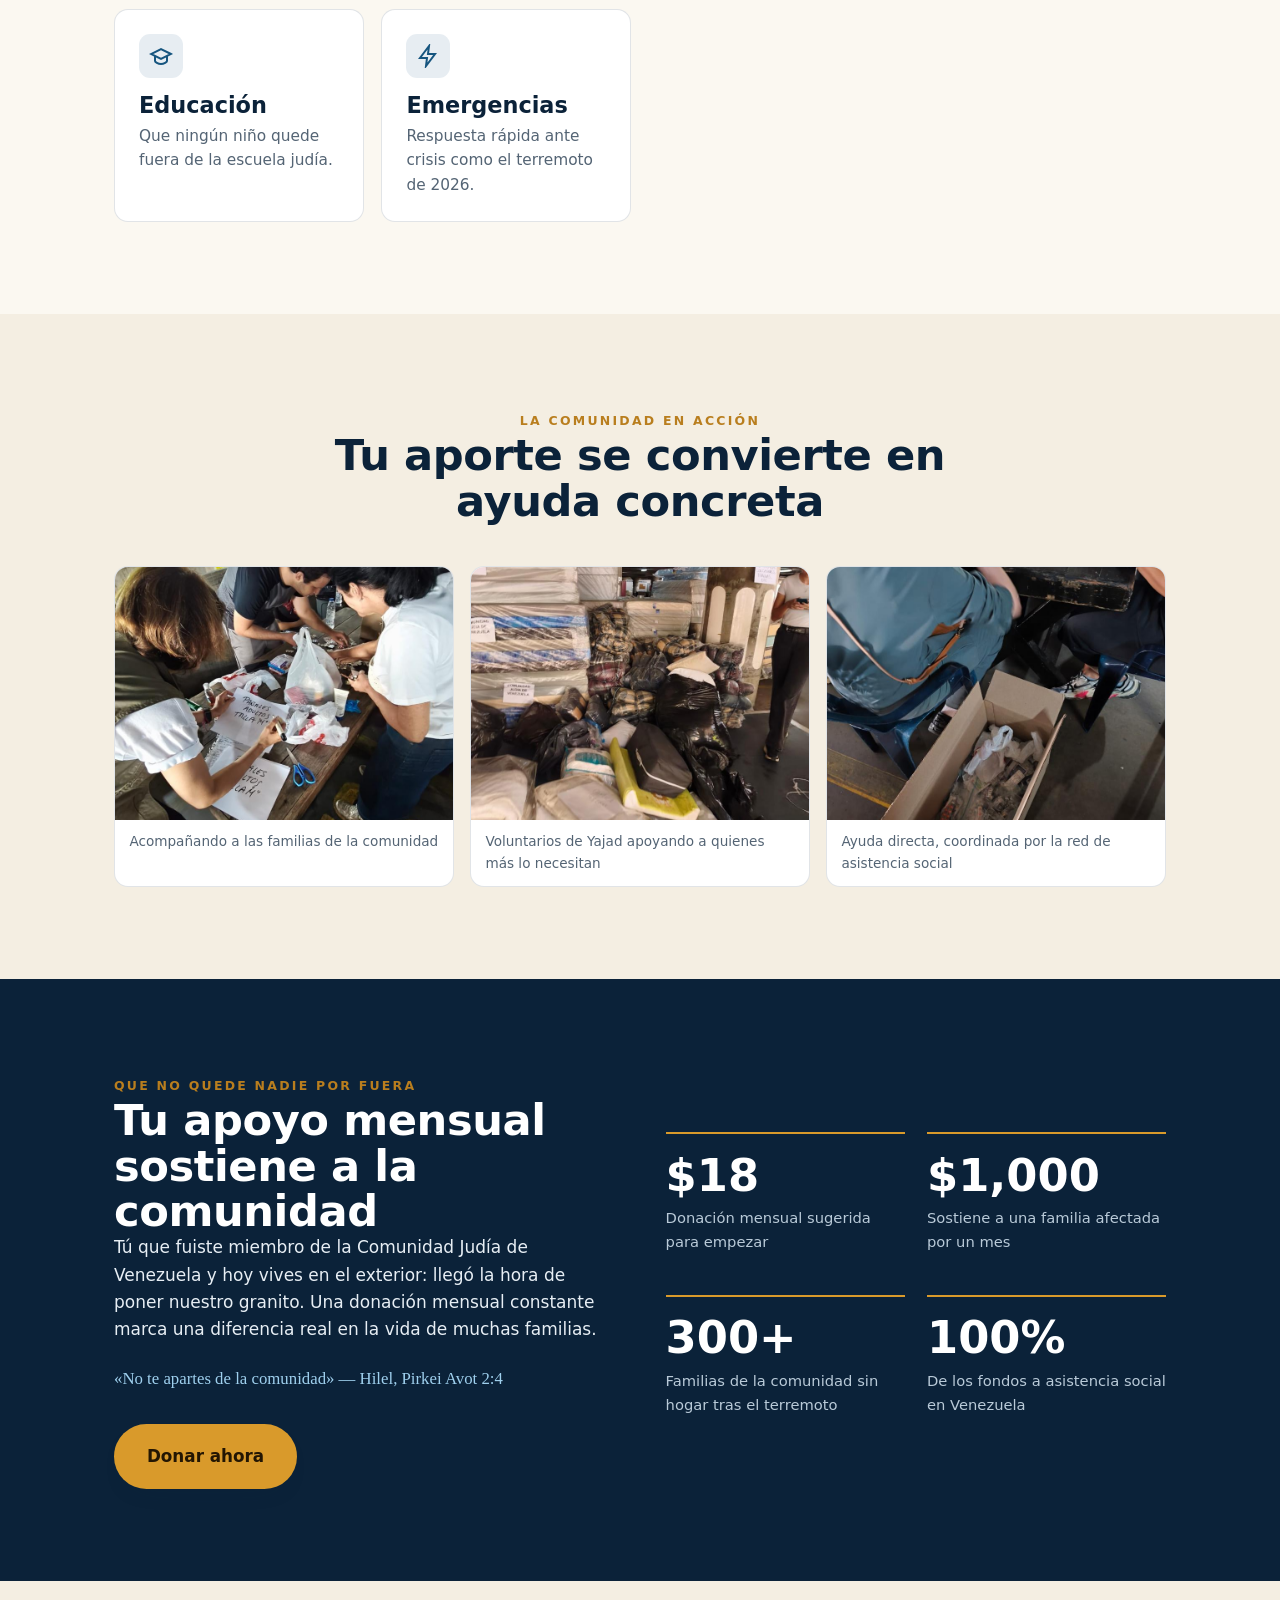
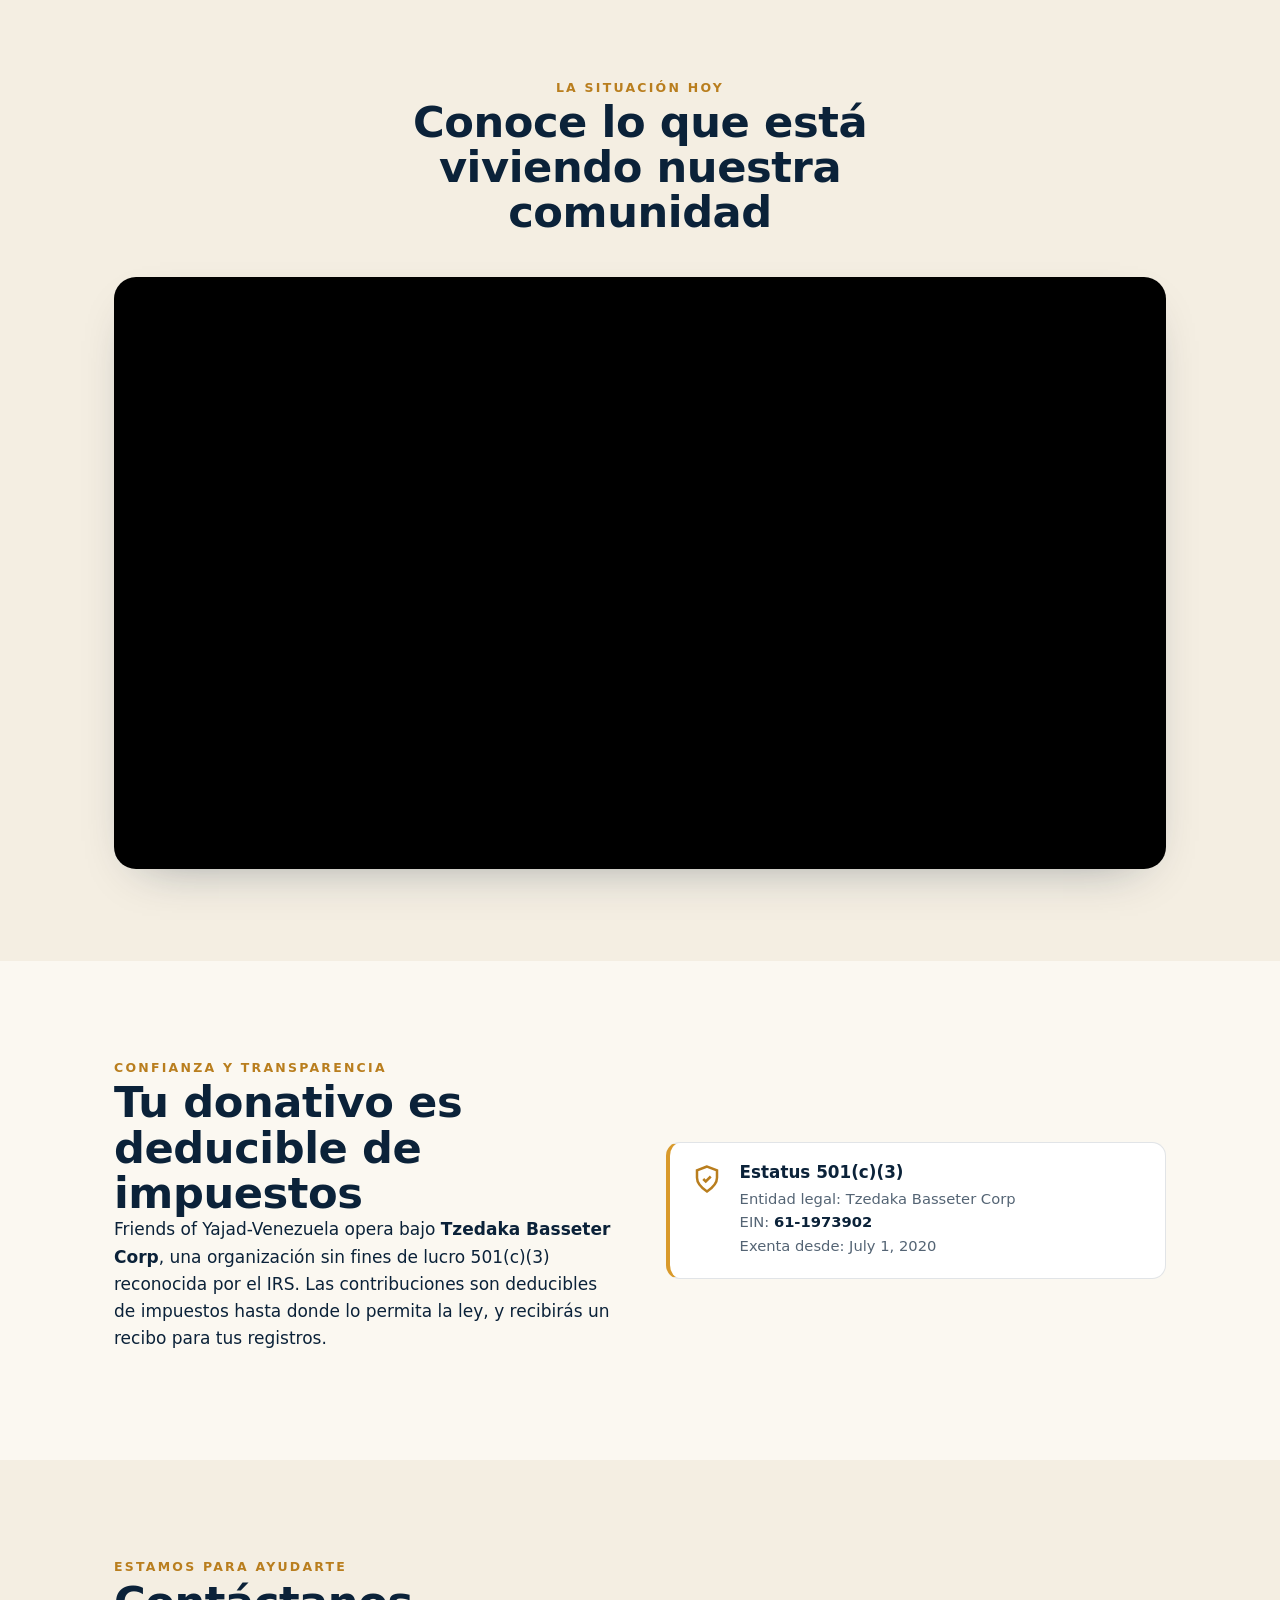
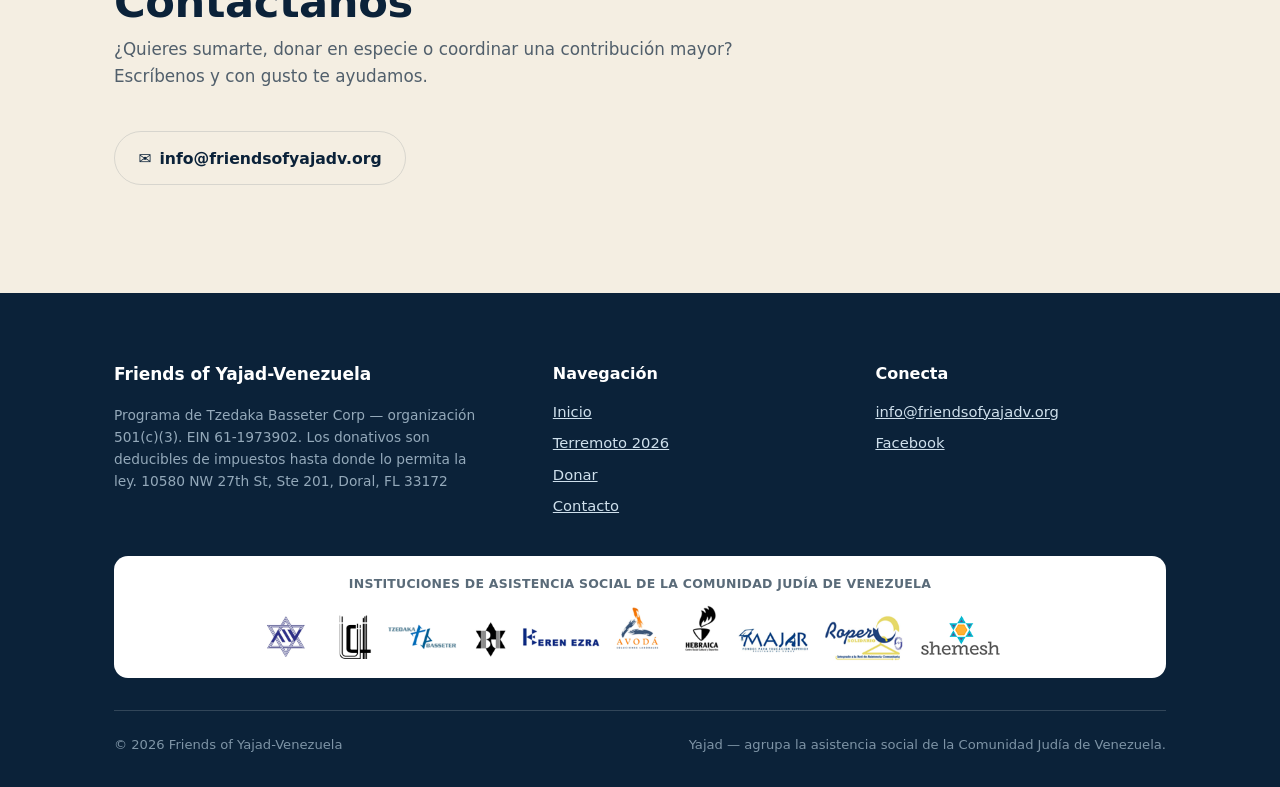
==== commit 858981a6: "Update index.html" ====
--- a/index.html
+++ b/index.html
@@ -131,15 +131,15 @@
     <div class="split">
       <div class="reveal">
         <span class="eyebrow" data-i18n="join.eyebrow">Que no quede nadie por fuera</span>
-        <h2 data-i18n="join.h2">Con $18 al mes ya eres parte</h2>
+        <h2 data-i18n="join.h2">Tu apoyo mensual sostiene a la comunidad</h2>
         <p data-i18n="join.p">Tú que fuiste miembro de la Comunidad Judía de Venezuela y hoy vives en el exterior: llegó la hora de poner nuestro granito. Una donación mensual constante marca una diferencia real en la vida de muchas familias.</p>
         <p style="font-family:var(--hebrew);color:#9FD0EE;font-size:1.05rem;margin-top:1.4rem" data-i18n="join.quote">«No te apartes de la comunidad» — Hilel, Pirkei Avot 2:4</p>
-        <a class="btn btn--lg" href="donate.html" style="margin-top:1rem" data-i18n="join.cta">Unirme ahora</a>
+        <a class="btn btn--lg" href="donate.html" style="margin-top:1rem" data-i18n="join.cta">Donar ahora</a>
       </div>
       <div class="reveal">
         <div class="stats">
-          <div class="stat"><div class="stat__n">$18</div><div class="stat__l" data-i18n="join.s1">Aporte mensual mínimo para ser parte</div></div>
-          <div class="stat"><div class="stat__n">$1,000</div><div class="stat__l" data-i18n="join.s2">Sostiene a una familia damnificada por un mes</div></div>
+          <div class="stat"><div class="stat__n">$18</div><div class="stat__l" data-i18n="join.s1">Donación mensual sugerida para empezar</div></div>
+          <div class="stat"><div class="stat__n">$1,000</div><div class="stat__l" data-i18n="join.s2">Sostiene a una familia afectada por un mes</div></div>
           <div class="stat"><div class="stat__n">300+</div><div class="stat__l" data-i18n="join.s3">Familias de la comunidad sin hogar tras el terremoto</div></div>
           <div class="stat"><div class="stat__n">100%</div><div class="stat__l" data-i18n="join.s4">De los fondos a asistencia social en Venezuela</div></div>
         </div>
@@ -195,9 +195,8 @@
     <div class="section__head reveal">
       <span class="eyebrow" data-i18n="contact.eyebrow">Estamos para ayudarte</span>
       <h2 data-i18n="contact.h2">Contáctanos</h2>
-      <p data-i18n="contact.p">¿Quieres sumarte, donar en especie o coordinar una contribución mayor? Escríbenos o llama a cualquiera de nuestros coordinadores.</p>
-    </div>
-    <div class="people" id="peopleList"></div>
+      <p data-i18n="contact.p">¿Quieres sumarte, donar en especie o coordinar una contribución mayor? Escríbenos y con gusto te ayudamos.</p>
+    </div>
     <p style="margin-top:1.4rem">
       <a class="btn btn--ghost" id="emailLink" href="#">✉ <span class="org-email"></span></a>
     </p>
--- a/assets/css/styles.css
+++ b/assets/css/styles.css
@@ -105,6 +105,7 @@
 .site-header__bar{display:flex;align-items:center;gap:1.2rem;height:74px}
 .brand{display:flex;align-items:center;gap:.7rem;text-decoration:none;margin-right:auto}
 .brand__emblem{width:42px;height:42px;flex:none}
+.brand__logo{height:44px;width:auto;max-width:210px;flex:none;object-fit:contain;display:block}
 .brand__name{font-family:var(--display);font-weight:700;font-size:1.02rem;line-height:1.05;color:var(--ink)}
 .brand__name small{display:block;font-family:var(--body);font-weight:500;font-size:.7rem;letter-spacing:.16em;text-transform:uppercase;color:var(--ink-55)}
 
@@ -232,6 +233,9 @@
 .footer__brand .brand__emblem{width:40px;height:40px}
 .footer__brand b{color:#fff;font-family:var(--display)}
 .footer__tax{font-size:.86rem;line-height:1.6;color:#94A9BA;max-width:42ch}
+.footer__cintillo{margin:0 0 2rem;padding:1.1rem 1.2rem;background:#fff;border-radius:var(--radius);text-align:center}
+.footer__cintillo__label{margin:0 0 .7rem;font-size:.78rem;letter-spacing:.02em;text-transform:uppercase;color:#5A6B79;font-weight:600}
+.footer__cintillo img{display:block;width:100%;max-width:760px;height:auto;margin:0 auto}
 .footer__bottom{border-top:1px solid var(--line-light);padding-top:1.4rem;display:flex;gap:1rem;justify-content:space-between;flex-wrap:wrap;font-size:.82rem;color:#7E94A6}
 
 /* =====================================================================
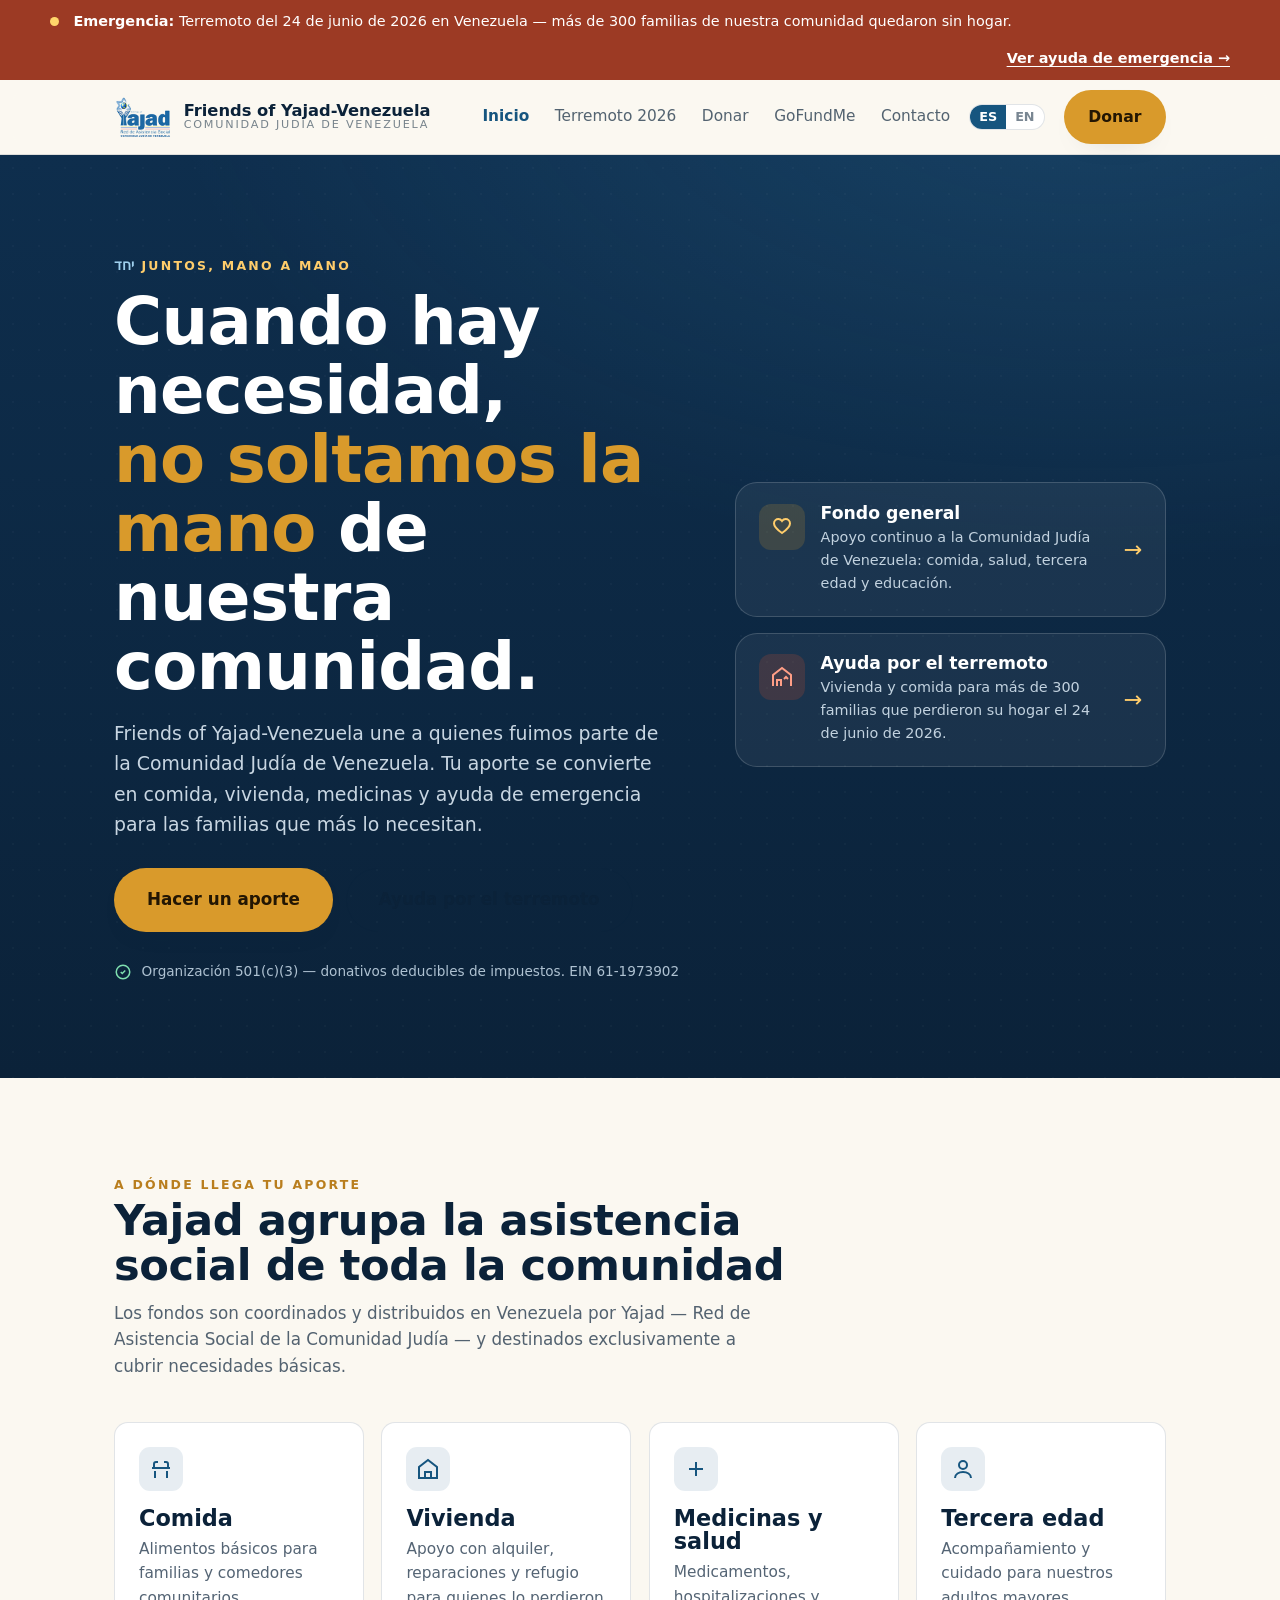
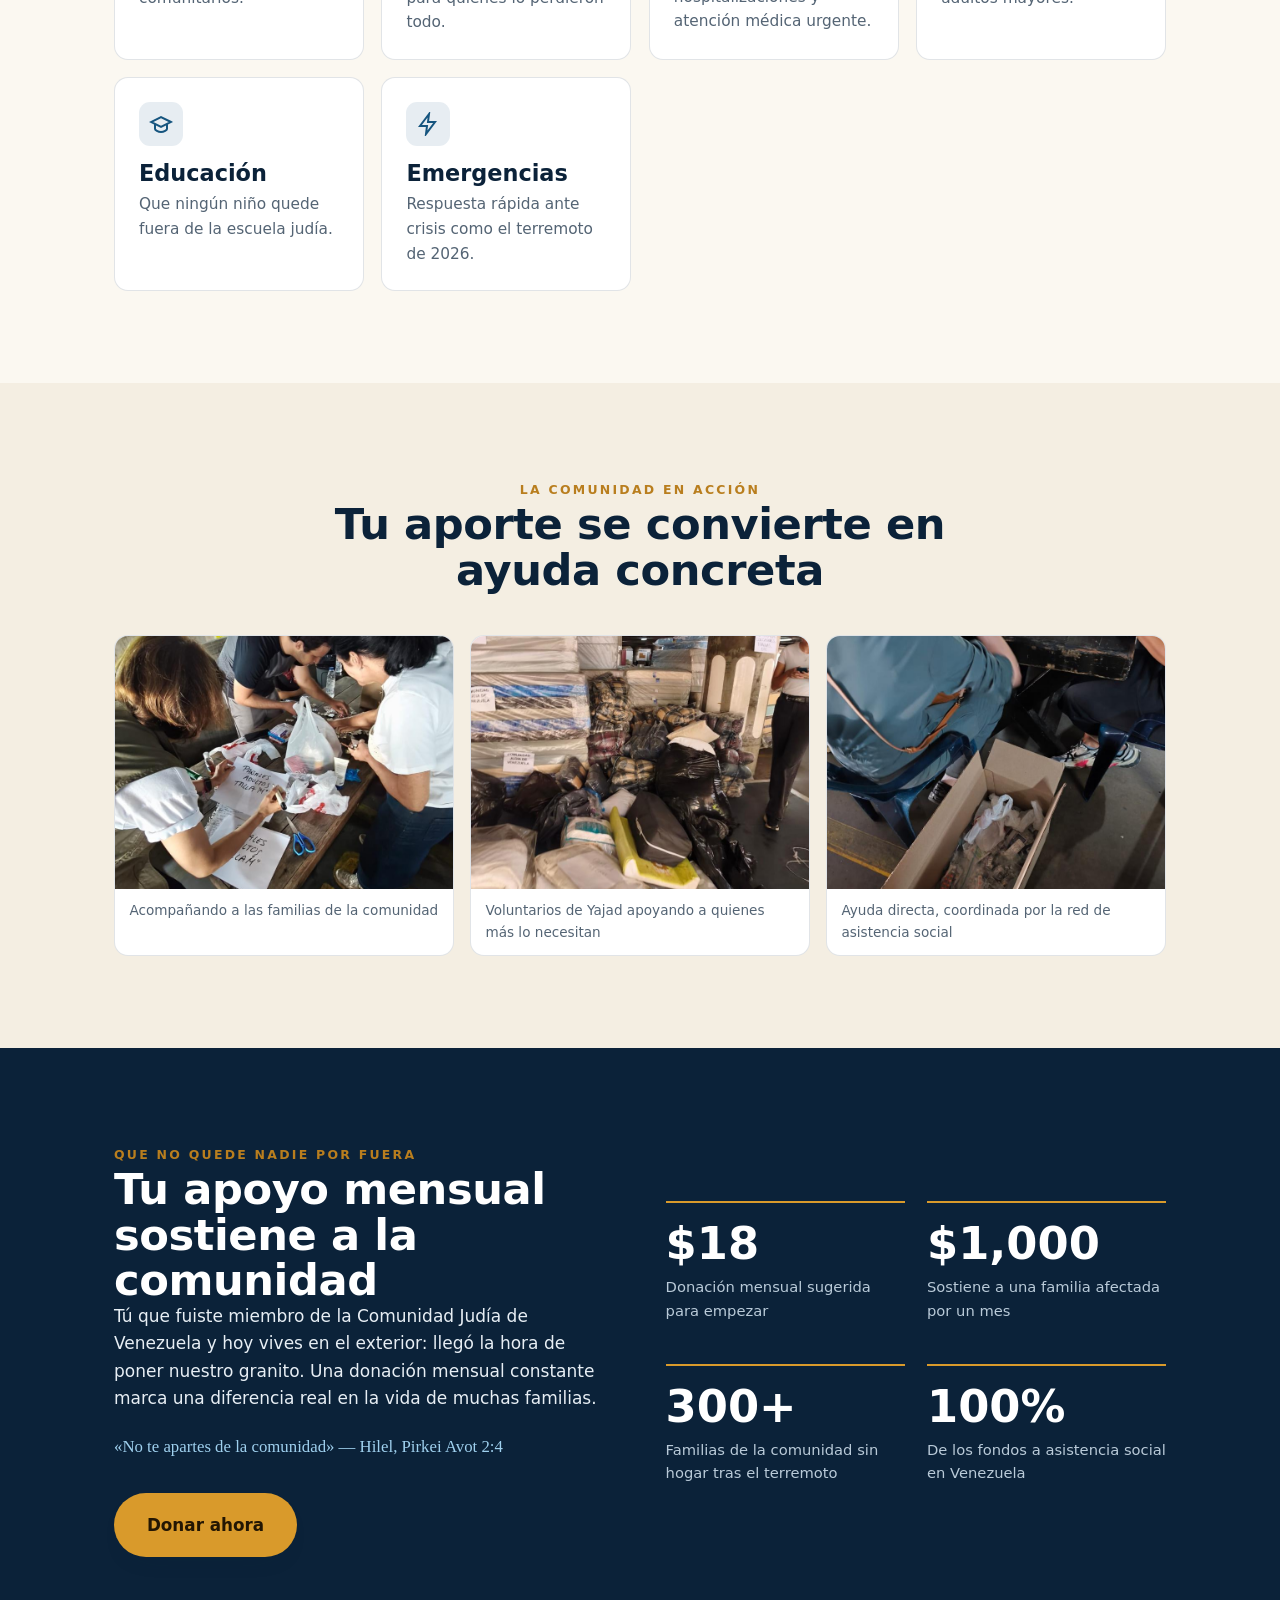
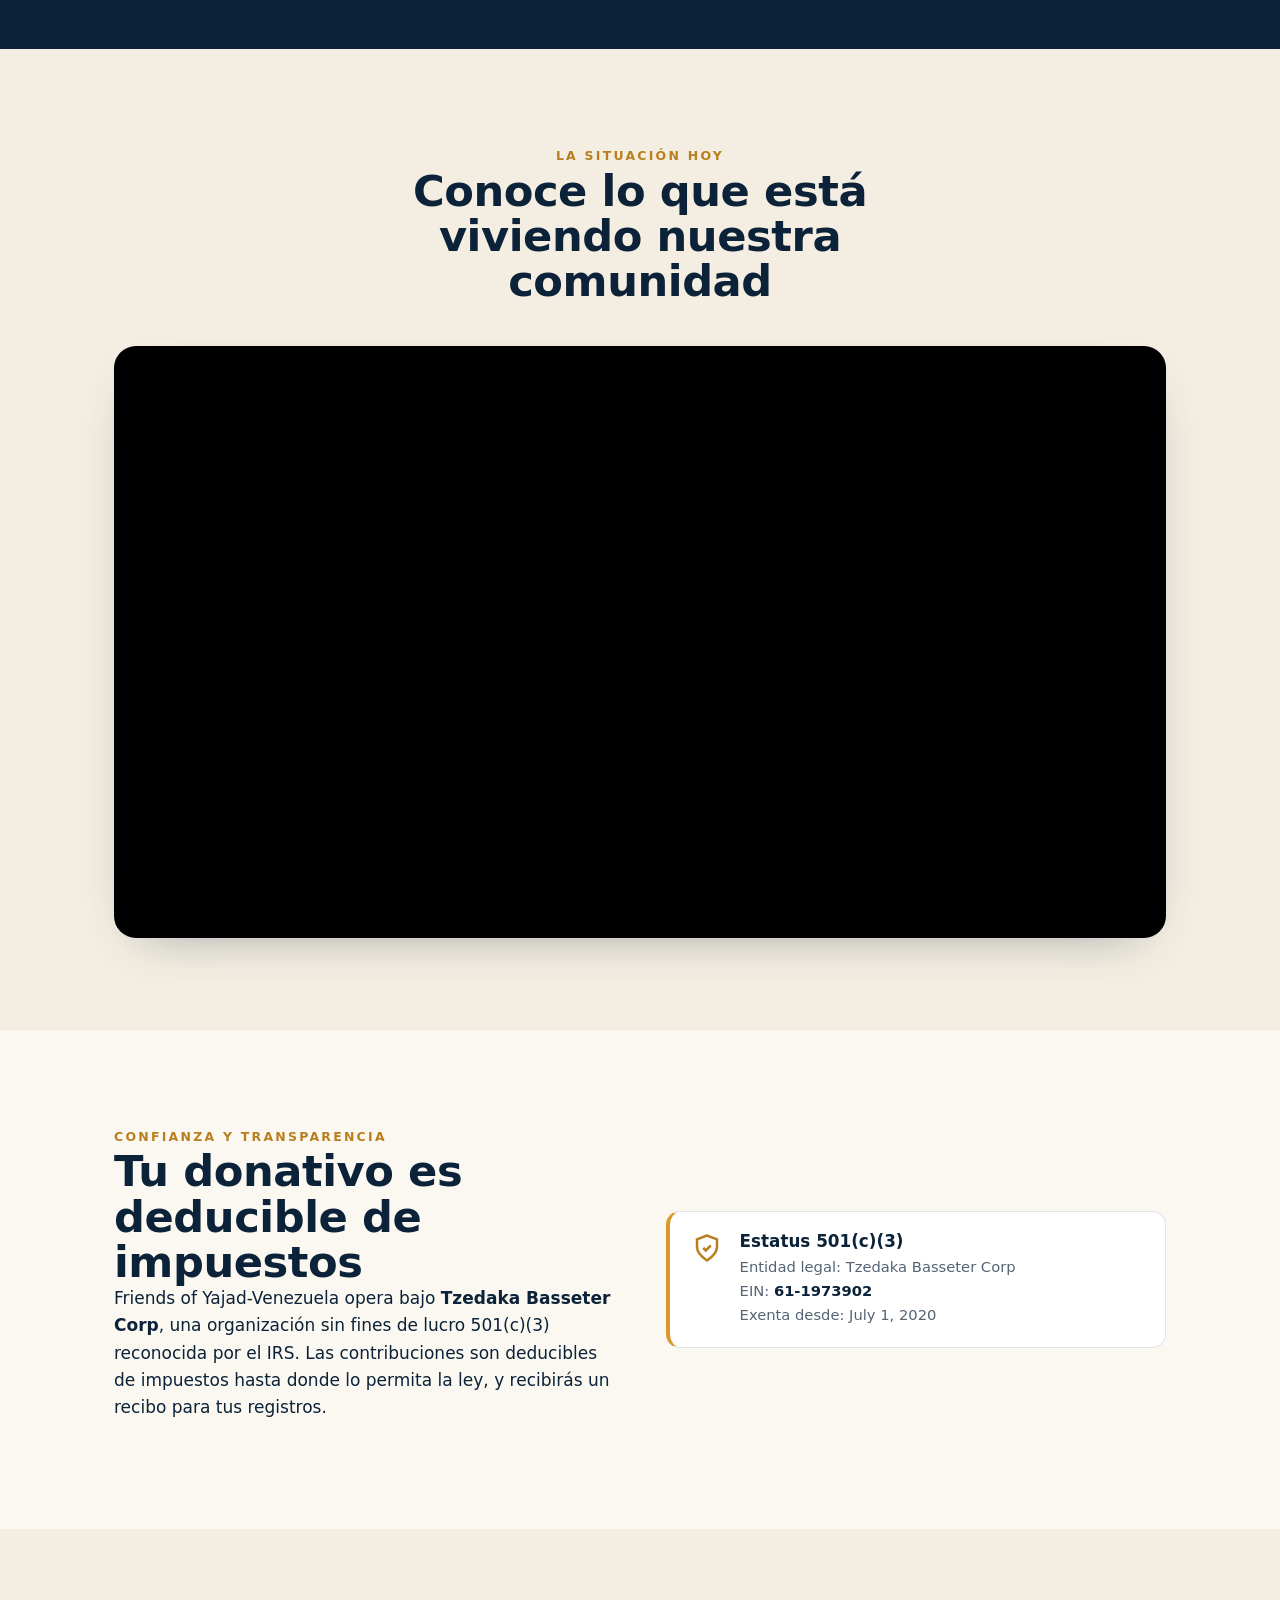
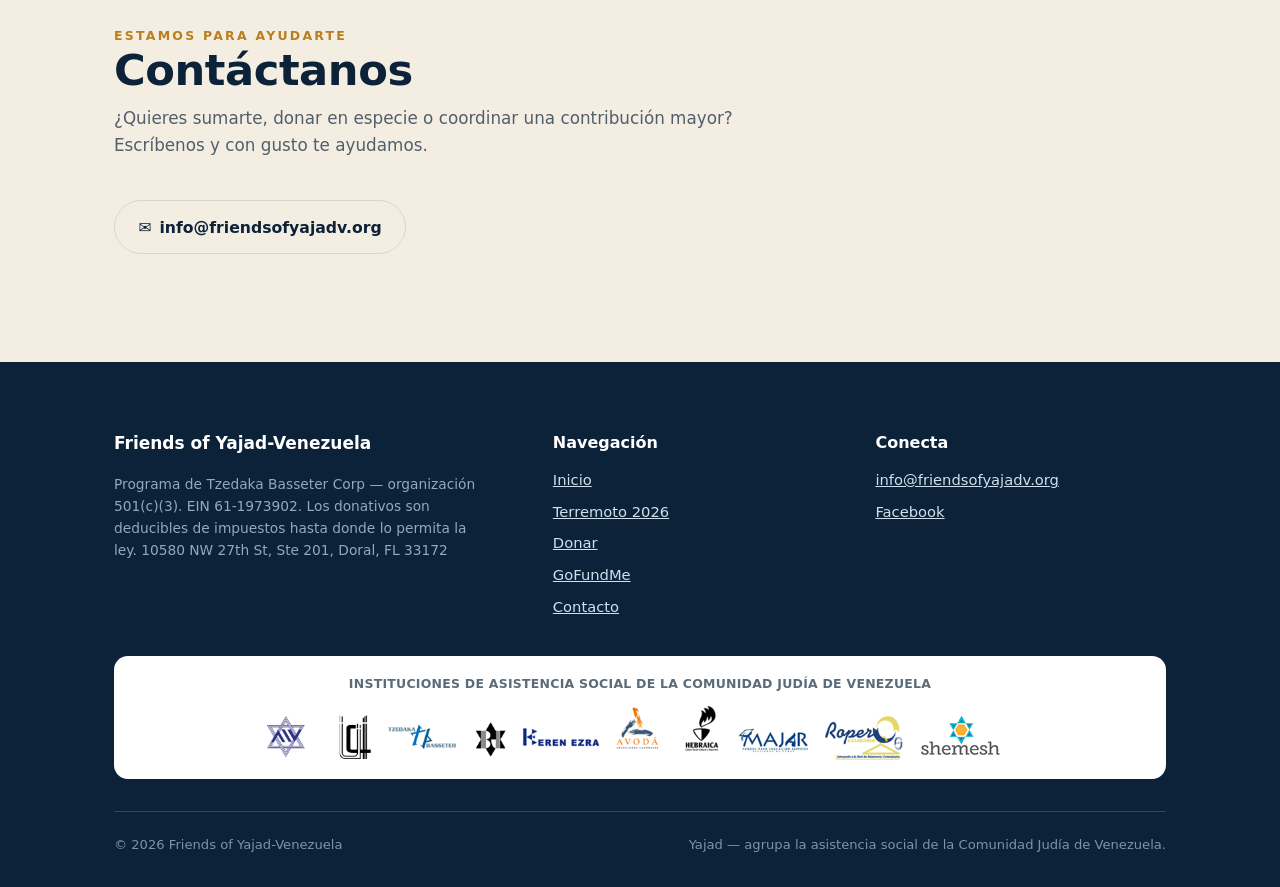
==== commit 4f8351c6: "Update index.html" ====
--- a/index.html
+++ b/index.html
@@ -34,6 +34,7 @@
       <a href="index.html" aria-current="page" data-i18n="nav.home">Inicio</a>
       <a href="earthquake.html" data-i18n="nav.quake">Terremoto 2026</a>
       <a href="donate.html" data-i18n="nav.donate">Donar</a>
+      <a href="gofundme.html">GoFundMe</a>
       <a href="#contacto" data-i18n="nav.contact">Contacto</a>
     </nav>
     <div class="lang desktop" role="group" aria-label="Idioma / Language">
@@ -219,6 +220,7 @@
           <li><a href="index.html" data-i18n="nav.home">Inicio</a></li>
           <li><a href="earthquake.html" data-i18n="nav.quake">Terremoto 2026</a></li>
           <li><a href="donate.html" data-i18n="nav.donate">Donar</a></li>
+          <li><a href="gofundme.html">GoFundMe</a></li>
           <li><a href="#contacto" data-i18n="nav.contact">Contacto</a></li>
         </ul>
       </div>
--- a/assets/css/styles.css
+++ b/assets/css/styles.css
@@ -139,11 +139,12 @@
 .hero::after{content:"";position:absolute;inset:0;background-image:
    radial-gradient(rgba(255,255,255,.05) 1px,transparent 1px);
   background-size:26px 26px;opacity:.5;pointer-events:none}
-.hero__in{position:relative;z-index:1;padding:clamp(48px,9vw,96px) 0 clamp(44px,7vw,80px);display:grid;gap:2.4rem;grid-template-columns:1.15fr .85fr;align-items:center}
+.hero__in{position:relative;z-index:1;padding-block:clamp(48px,9vw,96px) clamp(44px,7vw,80px);display:grid;gap:2.4rem;grid-template-columns:1.15fr .85fr;align-items:center}
 .hero h1{color:#fff;margin:.6rem 0 1.1rem}
 .hero h1 .accent{color:var(--gold);font-style:normal}
 .hero__lede{font-size:clamp(1.02rem,1.6vw,1.18rem);color:#C8D6E2;max-width:46ch;margin-bottom:1.8rem}
 .hero__cta{display:flex;gap:.8rem;flex-wrap:wrap}
+.cta-row{display:flex;gap:.8rem;flex-wrap:wrap;justify-content:center}
 .hero .eyebrow{color:#FFCD6B}
 .hero .eyebrow .heb{color:#9FD0EE}
 
